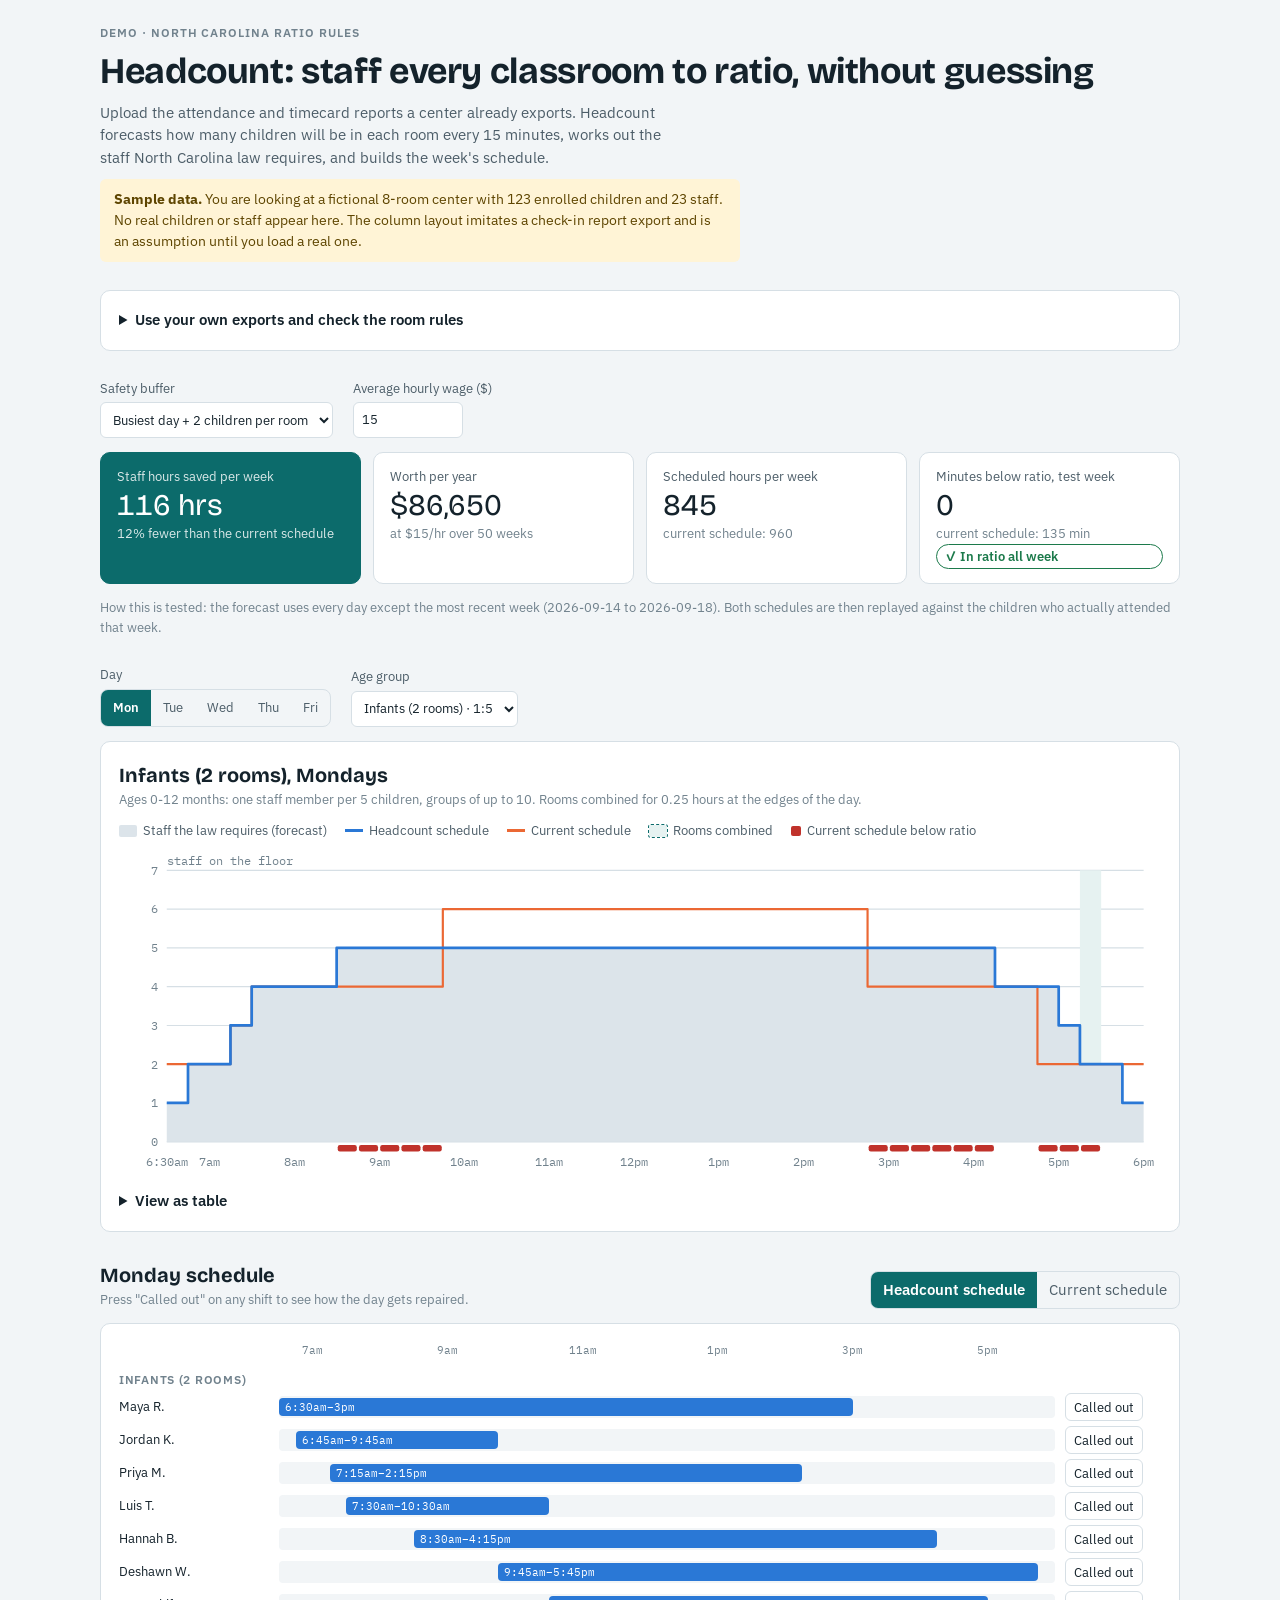
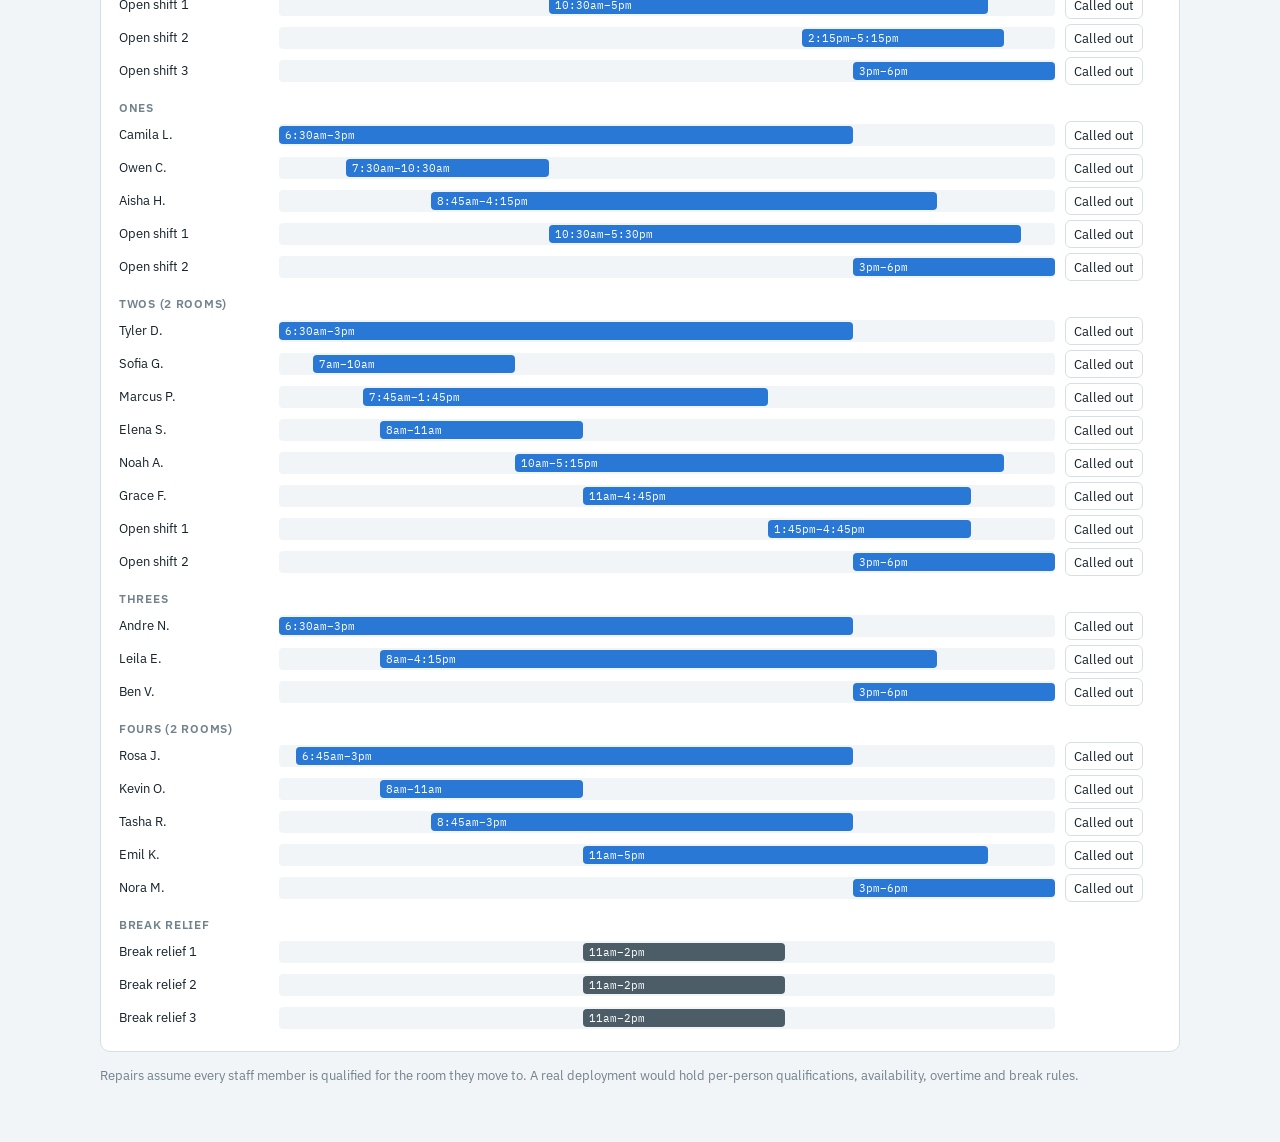
==== index.html @ 08855604 "Initial Headcount Demo" ====
<!doctype html>
<html lang="en">
<head>
<meta charset="utf-8">
<meta name="viewport" content="width=device-width, initial-scale=1">
<title>Headcount Staffing Demo</title>
<link rel="stylesheet" href="https://fonts.googleapis.com/css2?family=Bricolage+Grotesque:opsz,wght@12..96,600;12..96,700&family=IBM+Plex+Mono:wght@400;500&family=IBM+Plex+Sans:wght@400;500;600&display=swap">
<link rel="stylesheet" href="styles.css">
</head>
<body>
<div class="wrap">
  <header class="head">
    <span class="eyebrow">Demo &middot; North Carolina ratio rules</span>
    <h1>Headcount: staff every classroom to ratio, without guessing</h1>
    <p class="lede">Upload the attendance and timecard reports a center already exports. Headcount forecasts how many children will be in each room every 15 minutes, works out the staff North Carolina law requires, and builds the week's schedule.</p>
    <p class="note" id="sampleNote"><strong>Sample data.</strong> You are looking at a fictional 8-room center with 123 enrolled children and 23 staff. No real children or staff appear here. The column layout imitates a check-in report export and is an assumption until you load a real one.</p>
  </header>

  <section>
    <details class="panel" id="dataPanel">
      <summary>Use your own exports and check the room rules</summary>
      <div class="imports">
        <div class="imp">
          <h2>Children's check-ins</h2>
          <input type="file" id="fileAtt" accept=".csv,text/csv">
          <div class="maps" id="mapAtt"></div>
          <p class="status" id="statusAtt"></p>
        </div>
        <div class="imp">
          <h2>Staff timecards</h2>
          <input type="file" id="fileStf" accept=".csv,text/csv">
          <div class="maps" id="mapStf"></div>
          <p class="status" id="statusStf"></p>
        </div>
      </div>
      <div class="scroll" style="margin-top:16px">
        <table id="roomTable"></table>
      </div>
      <p class="muted" style="margin-top:10px">Rooms in the same age band may be combined before 8:30am and after 4pm when the combined group fits the maximum group size. Ratios: North Carolina summary of child care law. Check every rule against the current state code before relying on it.</p>
    </details>
  </section>

  <section>
    <div class="controls">
      <label class="field">Safety buffer
        <select id="buffer"><option value="0">Plan to the busiest day seen</option><option value="1">Busiest day + 1 child per room</option><option value="2" selected>Busiest day + 2 children per room</option></select>
      </label>
      <label class="field">Average hourly wage ($)
        <input type="number" id="wage" value="15" min="7" max="60" step="0.5" style="width:110px">
      </label>
    </div>
    <div class="kpis" id="kpis"></div>
    <p class="muted" id="kpiNote"></p>
  </section>

  <section>
    <div class="controls">
      <div class="field">Day<div class="seg" id="daySeg" role="group" aria-label="Day of week"></div></div>
      <label class="field">Age group
        <select id="unitSel"></select>
      </label>
    </div>
    <div class="panel">
      <div style="display:flex;flex-direction:column;gap:12px">
        <div>
          <h2 id="chartTitle"></h2>
          <p class="muted" id="chartSub"></p>
        </div>
        <div class="legend">
          <span><i class="sw need"></i>Staff the law requires (forecast)</span>
          <span><i class="sw"></i>Headcount schedule</span>
          <span><i class="sw cur"></i>Current schedule</span>
          <span><i class="sw merge"></i>Rooms combined</span>
          <span><i class="sw oor"></i>Current schedule below ratio</span>
        </div>
        <div class="chartbox" id="chartbox"><svg id="chart" viewBox="0 0 960 300" role="img" aria-label="Staff required versus scheduled through the day"></svg><div class="tip" id="tip" hidden></div></div>
        <details><summary>View as table</summary><div class="scroll"><table id="chartTable"></table></div></details>
      </div>
    </div>
  </section>

  <section>
    <div class="controls" style="justify-content:space-between">
      <div><h2 id="schedTitle">Schedule</h2><p class="muted">Press "Called out" on any shift to see how the day gets repaired.</p></div>
      <div class="seg" id="viewSeg" role="group" aria-label="Which schedule">
        <button type="button" data-view="plan" aria-pressed="true">Headcount schedule</button>
        <button type="button" data-view="cur" aria-pressed="false">Current schedule</button>
      </div>
    </div>
    <div id="repairBox" hidden></div>
    <div class="panel scroll"><div class="gantt" id="gantt"></div></div>
    <p class="muted">Repairs assume every staff member is qualified for the room they move to. A real deployment would hold per-person qualifications, availability, overtime and break rules.</p>
  </section>
</div>

<script src="engine.js"></script>
<script src="app.js"></script>
</body>
</html>
---- styles.css ----
body{margin:0}
img{max-width:100%}
[hidden]{display:none!important}
:root{
  --ground:#F2F5F7;--surface:#FFFFFF;--ink:#14222B;--ink2:#4C5D68;--muted:#71828D;--line:#D6DFE5;
  --accent:#0C6B6B;--accent-ink:#FFFFFF;--need-fill:#DCE4EA;--planned:#2a78d6;--current:#eb6834;
  --bad:#C0322B;--good:#1C7A4B;--note-bg:#FFF4D6;--note-ink:#5E4500;--merge:#E6F2F1;
  --display:"Bricolage Grotesque","Avenir Next","Segoe UI",sans-serif;
  --body:"IBM Plex Sans","Segoe UI",system-ui,sans-serif;
  --mono:"IBM Plex Mono",ui-monospace,Menlo,monospace;
}
@media (prefers-color-scheme:dark){:root:not([data-theme="light"]){
  --ground:#0E161B;--surface:#162128;--ink:#E7EEF2;--ink2:#B3C0C8;--muted:#8A9BA6;--line:#2A3A44;
  --accent:#5CC9C4;--accent-ink:#06201F;--need-fill:#26363F;--planned:#3987e5;--current:#d95926;
  --bad:#E66767;--good:#4FBF86;--note-bg:#3A2F10;--note-ink:#F1D48A;--merge:#15302F;}}
:root[data-theme="dark"]{
  --ground:#0E161B;--surface:#162128;--ink:#E7EEF2;--ink2:#B3C0C8;--muted:#8A9BA6;--line:#2A3A44;
  --accent:#5CC9C4;--accent-ink:#06201F;--need-fill:#26363F;--planned:#3987e5;--current:#d95926;
  --bad:#E66767;--good:#4FBF86;--note-bg:#3A2F10;--note-ink:#F1D48A;--merge:#15302F;}
*{box-sizing:border-box}
body{background:var(--ground);color:var(--ink);font-family:var(--body);font-size:15px;line-height:1.5;padding-inline:16px;padding-block:24px 56px}
.wrap{max-width:1080px;margin-inline:auto;display:flex;flex-direction:column;gap:28px}
h1{font-family:var(--display);font-size:clamp(26px,4vw,36px);line-height:1.1;margin:0;letter-spacing:-.01em;text-wrap:balance}
h2{font-family:var(--display);font-size:20px;margin:0;text-wrap:balance}
p{margin:0}
.lede{color:var(--ink2);max-width:65ch}
.head{display:flex;flex-direction:column;gap:10px}
.note{background:var(--note-bg);color:var(--note-ink);padding:10px 14px;border-radius:6px;font-size:14px;max-width:80ch}
.eyebrow{font-size:12px;letter-spacing:.08em;text-transform:uppercase;color:var(--muted);font-weight:600}
section{display:flex;flex-direction:column;gap:14px}
.panel{background:var(--surface);border:1px solid var(--line);border-radius:10px;padding:18px}
.controls{display:flex;flex-wrap:wrap;gap:12px 20px;align-items:end}
.field{display:flex;flex-direction:column;gap:4px;font-size:13px;color:var(--ink2)}
select,input[type=number]{font:inherit;color:var(--ink);background:var(--surface);border:1px solid var(--line);border-radius:6px;padding:6px 8px;min-height:36px}
input[type=file]{font:inherit;color:var(--ink2);max-width:100%}
button{font:inherit;cursor:pointer;border-radius:6px;border:1px solid var(--line);background:var(--surface);color:var(--ink);padding:6px 12px;min-height:36px}
button:hover{border-color:var(--accent)}
button.primary{background:var(--accent);color:var(--accent-ink);border-color:var(--accent);font-weight:600}
:focus-visible{outline:2px solid var(--accent);outline-offset:2px}
.seg{display:inline-flex;border:1px solid var(--line);border-radius:8px;overflow:hidden;flex-wrap:wrap}
.seg button{border:0;border-radius:0;background:transparent;color:var(--ink2);min-height:36px}
.seg button[aria-pressed=true]{background:var(--accent);color:var(--accent-ink);font-weight:600}
.kpis{display:grid;grid-template-columns:repeat(auto-fit,minmax(200px,1fr));gap:12px}
.kpi{background:var(--surface);border:1px solid var(--line);border-radius:10px;padding:14px 16px;display:flex;flex-direction:column;gap:2px}
.kpi .v{font-family:var(--display);font-size:30px;line-height:1.1;font-variant-numeric:tabular-nums}
.kpi .l{font-size:13px;color:var(--ink2)}
.kpi .s{font-size:12.5px;color:var(--muted)}
.kpi.hero{background:var(--accent);border-color:var(--accent);color:var(--accent-ink)}
.kpi.hero .l,.kpi.hero .s{color:var(--accent-ink);opacity:.85}
.pill{display:inline-flex;align-items:center;gap:6px;font-size:12.5px;font-weight:600;padding:2px 8px;border-radius:99px;border:1px solid currentColor}
.pill.good{color:var(--good)}.pill.bad{color:var(--bad)}
.legend{display:flex;flex-wrap:wrap;gap:6px 18px;font-size:13px;color:var(--ink2)}
.legend span{display:inline-flex;align-items:center;gap:6px}
.sw{width:18px;height:0;border-top:3px solid var(--planned);display:inline-block}
.sw.cur{border-top-color:var(--current)}
.sw.need{height:12px;border:0;background:var(--need-fill);border-radius:2px}
.sw.merge{height:12px;border:0;background:var(--merge);border-radius:2px;outline:1px dashed var(--accent)}
.sw.oor{height:10px;width:10px;border:0;background:var(--bad);border-radius:2px}
.chartbox{position:relative}
svg{display:block;width:100%;height:auto}
svg text{font-family:var(--mono);font-size:11px;fill:var(--muted)}
.tip{position:absolute;pointer-events:none;background:var(--surface);color:var(--ink);border:1px solid var(--line);border-radius:8px;padding:8px 10px;font-size:12.5px;line-height:1.45;box-shadow:0 4px 14px rgba(0,0,0,.12);min-width:170px}
.tip b{font-family:var(--mono);font-weight:500}
.tip .row{display:flex;justify-content:space-between;gap:14px}
.scroll{overflow-x:auto}
.gantt{min-width:640px;display:flex;flex-direction:column;gap:3px;font-size:13px}
.grow{display:grid;grid-template-columns:150px 1fr 96px;gap:10px;align-items:center;min-height:30px}
.gname{white-space:nowrap;overflow:hidden;text-overflow:ellipsis;color:var(--ink)}
.gunit{font-size:12px;letter-spacing:.06em;text-transform:uppercase;color:var(--muted);font-weight:600;padding-top:10px}
.track{position:relative;height:22px;background:var(--ground);border-radius:4px}
.bar{position:absolute;top:2px;bottom:2px;border-radius:4px;background:var(--planned);color:#fff;font-family:var(--mono);font-size:11px;display:flex;align-items:center;padding-inline:6px;white-space:nowrap;overflow:hidden}
.bar.cur{background:var(--current)}
.bar.float{background:var(--ink2)}
.bar.changed{outline:2px solid var(--ink);outline-offset:1px}
.bar.borrowed{background:repeating-linear-gradient(135deg,var(--planned) 0 6px,var(--accent) 6px 12px)}
.axis{display:grid;grid-template-columns:150px 1fr 96px;gap:10px;font-family:var(--mono);font-size:11px;color:var(--muted)}
.axis div.t{position:relative;height:16px}.axis div.t span{position:absolute;transform:translateX(-50%);white-space:nowrap}
.small{font-size:12.5px;padding:3px 8px;min-height:28px}
.result{border-left:4px solid var(--accent);background:var(--surface);border-radius:0 8px 8px 0;padding:12px 16px;display:flex;flex-direction:column;gap:6px}
.result ul{margin:0;padding-left:18px;display:flex;flex-direction:column;gap:2px}
details summary{cursor:pointer;font-weight:600}
details[open] summary{margin-bottom:12px}
.imports{display:grid;grid-template-columns:repeat(auto-fit,minmax(280px,1fr));gap:16px}
.imp{display:flex;flex-direction:column;gap:10px}
.maps{display:grid;grid-template-columns:repeat(auto-fit,minmax(130px,1fr));gap:8px}
.status{font-size:13px;color:var(--ink2)}
.status.err{color:var(--bad);font-weight:600}
table{border-collapse:collapse;width:100%;font-size:13.5px}
th,td{text-align:left;padding:6px 10px;border-bottom:1px solid var(--line)}
th{font-size:12px;letter-spacing:.06em;text-transform:uppercase;color:var(--muted);font-weight:600}
td.n,th.n{text-align:right;font-family:var(--mono);font-variant-numeric:tabular-nums}
.muted{color:var(--muted);font-size:13px}
@media (max-width:560px){.grow,.axis{grid-template-columns:110px 1fr 84px}}
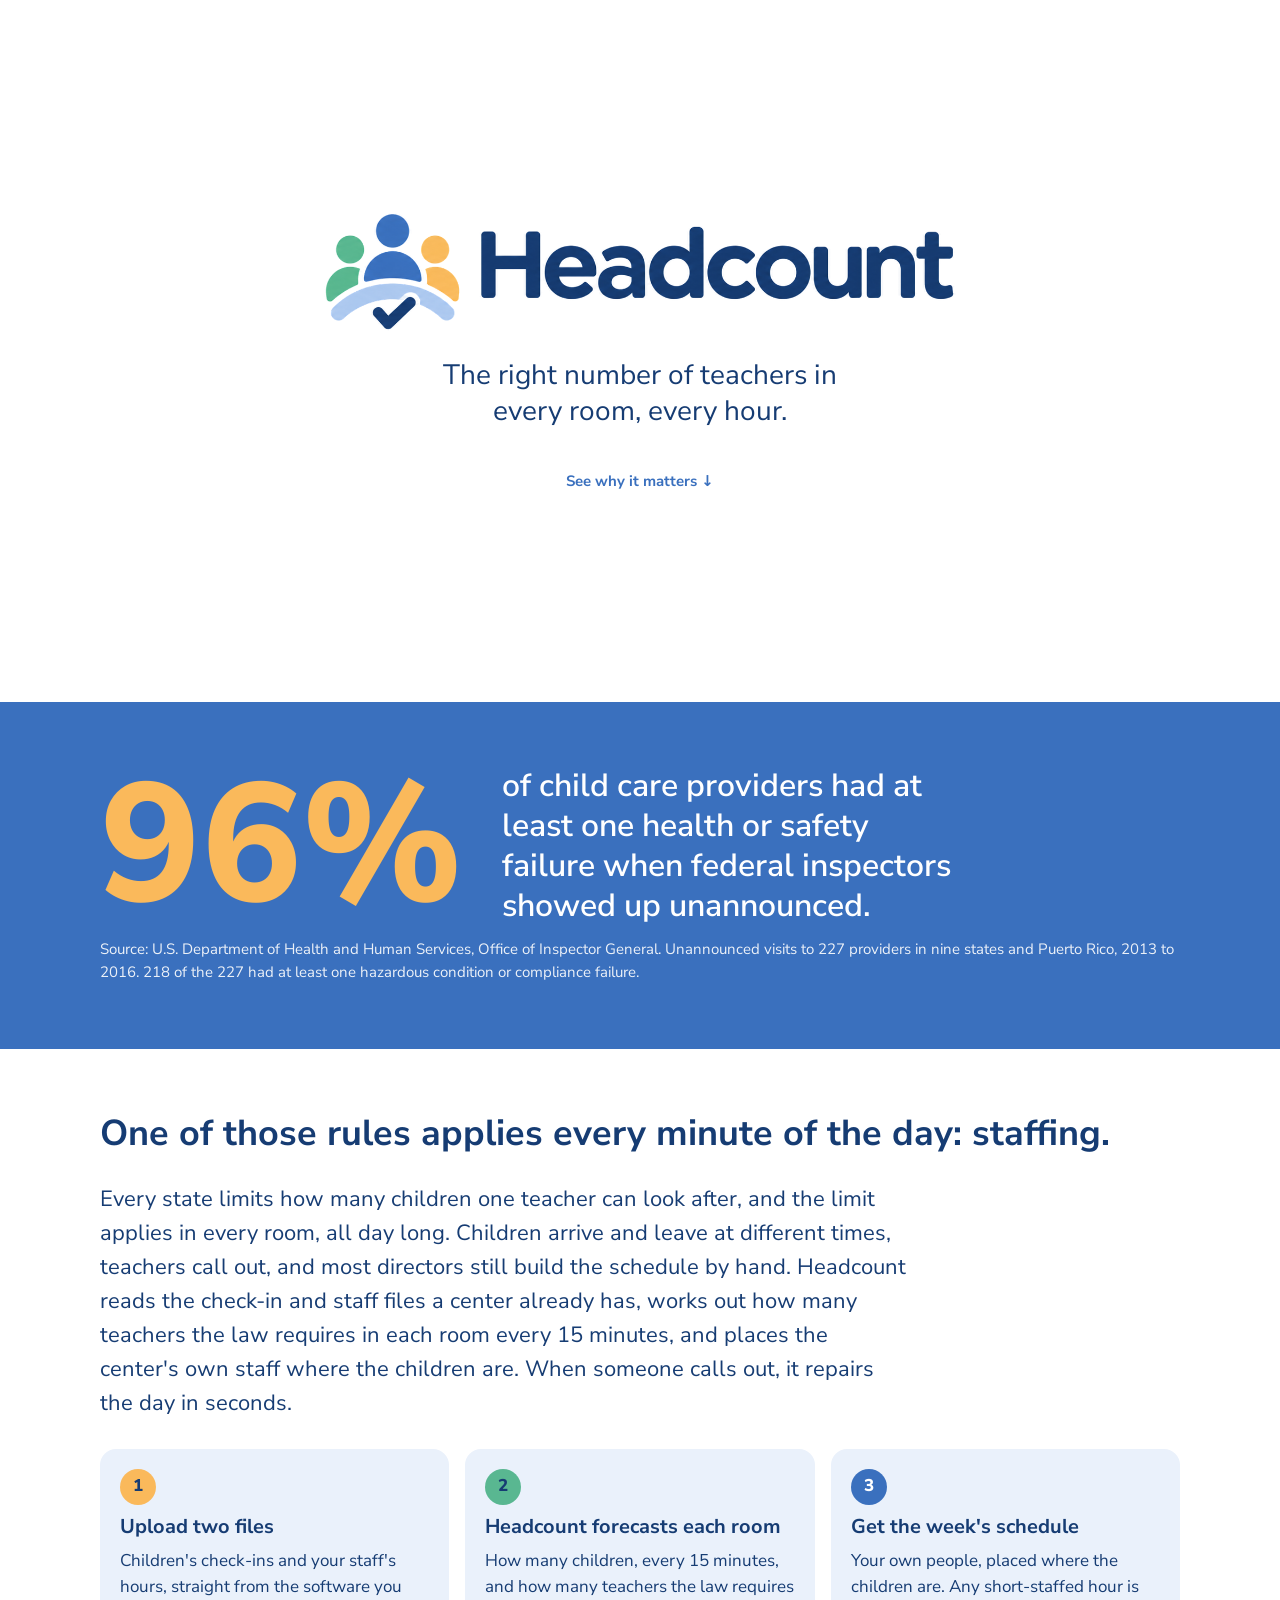
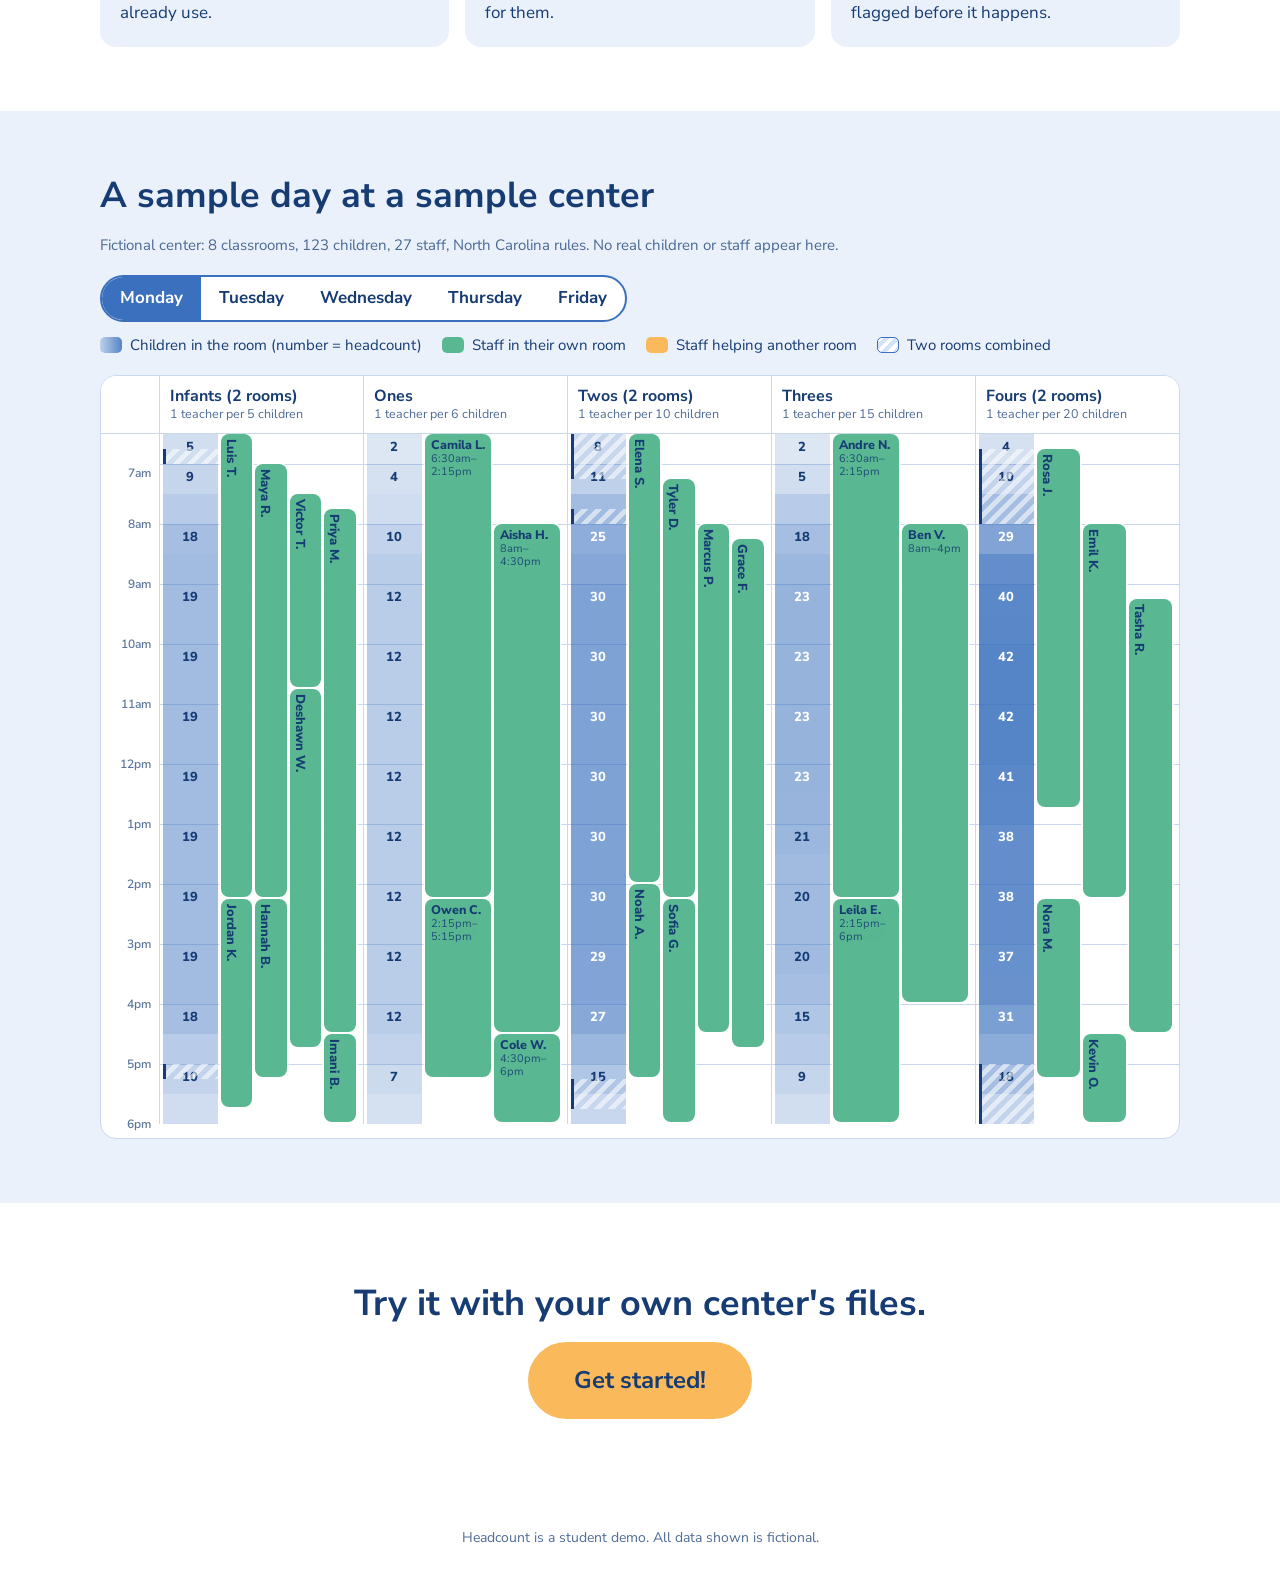
==== commit 4be05e58: "Add files via upload" ====
--- a/index.html
+++ b/index.html
@@ -3,97 +3,65 @@
 <head>
 <meta charset="utf-8">
 <meta name="viewport" content="width=device-width, initial-scale=1">
-<title>Headcount Staffing Demo</title>
-<link rel="stylesheet" href="https://fonts.googleapis.com/css2?family=Bricolage+Grotesque:opsz,wght@12..96,600;12..96,700&family=IBM+Plex+Mono:wght@400;500&family=IBM+Plex+Sans:wght@400;500;600&display=swap">
+<title>Headcount</title>
+<link rel="icon" href="logo.png">
+<link rel="stylesheet" href="https://fonts.googleapis.com/css2?family=Nunito+Sans:opsz,wght@6..12,400;6..12,600;6..12,700;6..12,800&display=swap">
 <link rel="stylesheet" href="styles.css">
 </head>
 <body>
-<div class="wrap">
-  <header class="head">
-    <span class="eyebrow">Demo &middot; North Carolina ratio rules</span>
-    <h1>Headcount: staff every classroom to ratio, without guessing</h1>
-    <p class="lede">Upload the attendance and timecard reports a center already exports. Headcount forecasts how many children will be in each room every 15 minutes, works out the staff North Carolina law requires, and builds the week's schedule.</p>
-    <p class="note" id="sampleNote"><strong>Sample data.</strong> You are looking at a fictional 8-room center with 123 enrolled children and 23 staff. No real children or staff appear here. The column layout imitates a check-in report export and is an assumption until you load a real one.</p>
-  </header>
 
-  <section>
-    <details class="panel" id="dataPanel">
-      <summary>Use your own exports and check the room rules</summary>
-      <div class="imports">
-        <div class="imp">
-          <h2>Children's check-ins</h2>
-          <input type="file" id="fileAtt" accept=".csv,text/csv">
-          <div class="maps" id="mapAtt"></div>
-          <p class="status" id="statusAtt"></p>
-        </div>
-        <div class="imp">
-          <h2>Staff timecards</h2>
-          <input type="file" id="fileStf" accept=".csv,text/csv">
-          <div class="maps" id="mapStf"></div>
-          <p class="status" id="statusStf"></p>
-        </div>
-      </div>
-      <div class="scroll" style="margin-top:16px">
-        <table id="roomTable"></table>
-      </div>
-      <p class="muted" style="margin-top:10px">Rooms in the same age band may be combined before 8:30am and after 4pm when the combined group fits the maximum group size. Ratios: North Carolina summary of child care law. Check every rule against the current state code before relying on it.</p>
-    </details>
-  </section>
+<header class="hero wrap">
+  <img src="logo.png" alt="Headcount" width="1200" height="236">
+  <p class="sub">The right number of teachers in every room, every hour.</p>
+  <a class="cue" href="#why">See why it matters &darr;</a>
+</header>
 
-  <section>
-    <div class="controls">
-      <label class="field">Safety buffer
-        <select id="buffer"><option value="0">Plan to the busiest day seen</option><option value="1">Busiest day + 1 child per room</option><option value="2" selected>Busiest day + 2 children per room</option></select>
-      </label>
-      <label class="field">Average hourly wage ($)
-        <input type="number" id="wage" value="15" min="7" max="60" step="0.5" style="width:110px">
-      </label>
-    </div>
-    <div class="kpis" id="kpis"></div>
-    <p class="muted" id="kpiNote"></p>
-  </section>
+<section class="hook" id="why">
+  <div class="wrap">
+    <div class="num">96%</div>
+    <p class="claim">of child care providers had at least one health or safety failure when federal inspectors showed up unannounced.</p>
+    <p class="src">Source: U.S. Department of Health and Human Services, Office of Inspector General. Unannounced visits to 227 providers in nine states and Puerto Rico, 2013 to 2016. 218 of the 227 had at least one hazardous condition or compliance failure.</p>
+  </div>
+</section>
 
-  <section>
-    <div class="controls">
-      <div class="field">Day<div class="seg" id="daySeg" role="group" aria-label="Day of week"></div></div>
-      <label class="field">Age group
-        <select id="unitSel"></select>
-      </label>
-    </div>
-    <div class="panel">
-      <div style="display:flex;flex-direction:column;gap:12px">
-        <div>
-          <h2 id="chartTitle"></h2>
-          <p class="muted" id="chartSub"></p>
-        </div>
-        <div class="legend">
-          <span><i class="sw need"></i>Staff the law requires (forecast)</span>
-          <span><i class="sw"></i>Headcount schedule</span>
-          <span><i class="sw cur"></i>Current schedule</span>
-          <span><i class="sw merge"></i>Rooms combined</span>
-          <span><i class="sw oor"></i>Current schedule below ratio</span>
-        </div>
-        <div class="chartbox" id="chartbox"><svg id="chart" viewBox="0 0 960 300" role="img" aria-label="Staff required versus scheduled through the day"></svg><div class="tip" id="tip" hidden></div></div>
-        <details><summary>View as table</summary><div class="scroll"><table id="chartTable"></table></div></details>
+<section class="about">
+  <div class="wrap">
+    <h2>One of those rules applies every minute of the day: staffing.</h2>
+    <p class="lead">Every state limits how many children one teacher can look after, and the limit applies in every room, all day long. Children arrive and leave at different times, teachers call out, and most directors still build the schedule by hand. Headcount reads the check-in and staff files a center already has, works out how many teachers the law requires in each room every 15 minutes, and places the center's own staff where the children are. When someone calls out, it repairs the day in seconds.</p>
+    <ol class="steps">
+      <li><h3>Upload two files</h3><span>Children's check-ins and your staff's hours, straight from the software you already use.</span></li>
+      <li><h3>Headcount forecasts each room</h3><span>How many children, every 15 minutes, and how many teachers the law requires for them.</span></li>
+      <li><h3>Get the week's schedule</h3><span>Your own people, placed where the children are. Any short-staffed hour is flagged before it happens.</span></li>
+    </ol>
+  </div>
+</section>
+
+<section class="demo" id="demo">
+  <div class="wrap">
+    <h2>A sample day at a sample center</h2>
+    <p class="muted">Fictional center: 8 classrooms, 123 children, 27 staff, North Carolina rules. No real children or staff appear here.</p>
+    <div class="bar">
+      <div class="seg" id="daySeg" role="group" aria-label="Day of the week"></div>
+      <div class="legend">
+        <span><i class="key kids"></i>Children in the room (number = headcount)</span>
+        <span><i class="key home"></i>Staff in their own room</span>
+        <span><i class="key moved"></i>Staff helping another room</span>
+        <span><i class="key merged"></i>Two rooms combined</span>
       </div>
     </div>
-  </section>
+    <div class="cal-scroll" id="calendar"></div>
+  </div>
+</section>
 
-  <section>
-    <div class="controls" style="justify-content:space-between">
-      <div><h2 id="schedTitle">Schedule</h2><p class="muted">Press "Called out" on any shift to see how the day gets repaired.</p></div>
-      <div class="seg" id="viewSeg" role="group" aria-label="Which schedule">
-        <button type="button" data-view="plan" aria-pressed="true">Headcount schedule</button>
-        <button type="button" data-view="cur" aria-pressed="false">Current schedule</button>
-      </div>
-    </div>
-    <div id="repairBox" hidden></div>
-    <div class="panel scroll"><div class="gantt" id="gantt"></div></div>
-    <p class="muted">Repairs assume every staff member is qualified for the room they move to. A real deployment would hold per-person qualifications, availability, overtime and break rules.</p>
-  </section>
-</div>
+<section class="cta wrap">
+  <h2>Try it with your own center's files.</h2>
+  <a class="btn big" href="app.html">Get started!</a>
+</section>
 
-<script src="engine.js"></script>
-<script src="app.js"></script>
+<footer class="wrap">Headcount is a student demo. All data shown is fictional.</footer>
+
+<script src="calendar.js"></script>
+<script src="demo_data.js"></script>
+<script src="landing.js"></script>
 </body>
 </html>
--- a/styles.css
+++ b/styles.css
@@ -1,93 +1,154 @@
-body{margin:0}
-img{max-width:100%}
-[hidden]{display:none!important}
-:root{
-  --ground:#F2F5F7;--surface:#FFFFFF;--ink:#14222B;--ink2:#4C5D68;--muted:#71828D;--line:#D6DFE5;
-  --accent:#0C6B6B;--accent-ink:#FFFFFF;--need-fill:#DCE4EA;--planned:#2a78d6;--current:#eb6834;
-  --bad:#C0322B;--good:#1C7A4B;--note-bg:#FFF4D6;--note-ink:#5E4500;--merge:#E6F2F1;
-  --display:"Bricolage Grotesque","Avenir Next","Segoe UI",sans-serif;
-  --body:"IBM Plex Sans","Segoe UI",system-ui,sans-serif;
-  --mono:"IBM Plex Mono",ui-monospace,Menlo,monospace;
+/* ---- Headcount brand ----
+   Text is navy. Fills are light blue, yellow, green and white.
+   Avenir Next is used where it is installed (Mac, iPhone); Nunito Sans is the look-alike everywhere else. */
+:root {
+  --navy: #163c73;
+  --blue: #3a70be;
+  --yellow: #fab95b;
+  --green: #59b791;          /* sampled from the logo; swap here if the brand green changes */
+  --white: #ffffff;
+  --tint: #eaf1fb;           /* light blue, 10% of --blue on white */
+  --tint-2: #d3e2f6;
+  --line: #c9d8ee;
+  --red: #c8372d;            /* only for "short-staffed" warnings */
+  --font: "Avenir Next", "Avenir", "Nunito Sans", "Segoe UI", system-ui, sans-serif;
 }
-@media (prefers-color-scheme:dark){:root:not([data-theme="light"]){
-  --ground:#0E161B;--surface:#162128;--ink:#E7EEF2;--ink2:#B3C0C8;--muted:#8A9BA6;--line:#2A3A44;
-  --accent:#5CC9C4;--accent-ink:#06201F;--need-fill:#26363F;--planned:#3987e5;--current:#d95926;
-  --bad:#E66767;--good:#4FBF86;--note-bg:#3A2F10;--note-ink:#F1D48A;--merge:#15302F;}}
-:root[data-theme="dark"]{
-  --ground:#0E161B;--surface:#162128;--ink:#E7EEF2;--ink2:#B3C0C8;--muted:#8A9BA6;--line:#2A3A44;
-  --accent:#5CC9C4;--accent-ink:#06201F;--need-fill:#26363F;--planned:#3987e5;--current:#d95926;
-  --bad:#E66767;--good:#4FBF86;--note-bg:#3A2F10;--note-ink:#F1D48A;--merge:#15302F;}
-*{box-sizing:border-box}
-body{background:var(--ground);color:var(--ink);font-family:var(--body);font-size:15px;line-height:1.5;padding-inline:16px;padding-block:24px 56px}
-.wrap{max-width:1080px;margin-inline:auto;display:flex;flex-direction:column;gap:28px}
-h1{font-family:var(--display);font-size:clamp(26px,4vw,36px);line-height:1.1;margin:0;letter-spacing:-.01em;text-wrap:balance}
-h2{font-family:var(--display);font-size:20px;margin:0;text-wrap:balance}
-p{margin:0}
-.lede{color:var(--ink2);max-width:65ch}
-.head{display:flex;flex-direction:column;gap:10px}
-.note{background:var(--note-bg);color:var(--note-ink);padding:10px 14px;border-radius:6px;font-size:14px;max-width:80ch}
-.eyebrow{font-size:12px;letter-spacing:.08em;text-transform:uppercase;color:var(--muted);font-weight:600}
-section{display:flex;flex-direction:column;gap:14px}
-.panel{background:var(--surface);border:1px solid var(--line);border-radius:10px;padding:18px}
-.controls{display:flex;flex-wrap:wrap;gap:12px 20px;align-items:end}
-.field{display:flex;flex-direction:column;gap:4px;font-size:13px;color:var(--ink2)}
-select,input[type=number]{font:inherit;color:var(--ink);background:var(--surface);border:1px solid var(--line);border-radius:6px;padding:6px 8px;min-height:36px}
-input[type=file]{font:inherit;color:var(--ink2);max-width:100%}
-button{font:inherit;cursor:pointer;border-radius:6px;border:1px solid var(--line);background:var(--surface);color:var(--ink);padding:6px 12px;min-height:36px}
-button:hover{border-color:var(--accent)}
-button.primary{background:var(--accent);color:var(--accent-ink);border-color:var(--accent);font-weight:600}
-:focus-visible{outline:2px solid var(--accent);outline-offset:2px}
-.seg{display:inline-flex;border:1px solid var(--line);border-radius:8px;overflow:hidden;flex-wrap:wrap}
-.seg button{border:0;border-radius:0;background:transparent;color:var(--ink2);min-height:36px}
-.seg button[aria-pressed=true]{background:var(--accent);color:var(--accent-ink);font-weight:600}
-.kpis{display:grid;grid-template-columns:repeat(auto-fit,minmax(200px,1fr));gap:12px}
-.kpi{background:var(--surface);border:1px solid var(--line);border-radius:10px;padding:14px 16px;display:flex;flex-direction:column;gap:2px}
-.kpi .v{font-family:var(--display);font-size:30px;line-height:1.1;font-variant-numeric:tabular-nums}
-.kpi .l{font-size:13px;color:var(--ink2)}
-.kpi .s{font-size:12.5px;color:var(--muted)}
-.kpi.hero{background:var(--accent);border-color:var(--accent);color:var(--accent-ink)}
-.kpi.hero .l,.kpi.hero .s{color:var(--accent-ink);opacity:.85}
-.pill{display:inline-flex;align-items:center;gap:6px;font-size:12.5px;font-weight:600;padding:2px 8px;border-radius:99px;border:1px solid currentColor}
-.pill.good{color:var(--good)}.pill.bad{color:var(--bad)}
-.legend{display:flex;flex-wrap:wrap;gap:6px 18px;font-size:13px;color:var(--ink2)}
-.legend span{display:inline-flex;align-items:center;gap:6px}
-.sw{width:18px;height:0;border-top:3px solid var(--planned);display:inline-block}
-.sw.cur{border-top-color:var(--current)}
-.sw.need{height:12px;border:0;background:var(--need-fill);border-radius:2px}
-.sw.merge{height:12px;border:0;background:var(--merge);border-radius:2px;outline:1px dashed var(--accent)}
-.sw.oor{height:10px;width:10px;border:0;background:var(--bad);border-radius:2px}
-.chartbox{position:relative}
-svg{display:block;width:100%;height:auto}
-svg text{font-family:var(--mono);font-size:11px;fill:var(--muted)}
-.tip{position:absolute;pointer-events:none;background:var(--surface);color:var(--ink);border:1px solid var(--line);border-radius:8px;padding:8px 10px;font-size:12.5px;line-height:1.45;box-shadow:0 4px 14px rgba(0,0,0,.12);min-width:170px}
-.tip b{font-family:var(--mono);font-weight:500}
-.tip .row{display:flex;justify-content:space-between;gap:14px}
-.scroll{overflow-x:auto}
-.gantt{min-width:640px;display:flex;flex-direction:column;gap:3px;font-size:13px}
-.grow{display:grid;grid-template-columns:150px 1fr 96px;gap:10px;align-items:center;min-height:30px}
-.gname{white-space:nowrap;overflow:hidden;text-overflow:ellipsis;color:var(--ink)}
-.gunit{font-size:12px;letter-spacing:.06em;text-transform:uppercase;color:var(--muted);font-weight:600;padding-top:10px}
-.track{position:relative;height:22px;background:var(--ground);border-radius:4px}
-.bar{position:absolute;top:2px;bottom:2px;border-radius:4px;background:var(--planned);color:#fff;font-family:var(--mono);font-size:11px;display:flex;align-items:center;padding-inline:6px;white-space:nowrap;overflow:hidden}
-.bar.cur{background:var(--current)}
-.bar.float{background:var(--ink2)}
-.bar.changed{outline:2px solid var(--ink);outline-offset:1px}
-.bar.borrowed{background:repeating-linear-gradient(135deg,var(--planned) 0 6px,var(--accent) 6px 12px)}
-.axis{display:grid;grid-template-columns:150px 1fr 96px;gap:10px;font-family:var(--mono);font-size:11px;color:var(--muted)}
-.axis div.t{position:relative;height:16px}.axis div.t span{position:absolute;transform:translateX(-50%);white-space:nowrap}
-.small{font-size:12.5px;padding:3px 8px;min-height:28px}
-.result{border-left:4px solid var(--accent);background:var(--surface);border-radius:0 8px 8px 0;padding:12px 16px;display:flex;flex-direction:column;gap:6px}
-.result ul{margin:0;padding-left:18px;display:flex;flex-direction:column;gap:2px}
-details summary{cursor:pointer;font-weight:600}
-details[open] summary{margin-bottom:12px}
-.imports{display:grid;grid-template-columns:repeat(auto-fit,minmax(280px,1fr));gap:16px}
-.imp{display:flex;flex-direction:column;gap:10px}
-.maps{display:grid;grid-template-columns:repeat(auto-fit,minmax(130px,1fr));gap:8px}
-.status{font-size:13px;color:var(--ink2)}
-.status.err{color:var(--bad);font-weight:600}
-table{border-collapse:collapse;width:100%;font-size:13.5px}
-th,td{text-align:left;padding:6px 10px;border-bottom:1px solid var(--line)}
-th{font-size:12px;letter-spacing:.06em;text-transform:uppercase;color:var(--muted);font-weight:600}
-td.n,th.n{text-align:right;font-family:var(--mono);font-variant-numeric:tabular-nums}
-.muted{color:var(--muted);font-size:13px}
-@media (max-width:560px){.grow,.axis{grid-template-columns:110px 1fr 84px}}
+* { box-sizing: border-box; }
+html { scroll-behavior: smooth; }
+@media (prefers-reduced-motion: reduce) { html { scroll-behavior: auto; } }
+body { margin: 0; background: var(--white); color: var(--navy); font-family: var(--font); font-size: 17px; line-height: 1.55; }
+img { max-width: 100%; }
+[hidden] { display: none !important; }
+h1, h2, h3, p { margin: 0; }
+h2 { font-size: clamp(26px, 3.4vw, 36px); line-height: 1.15; font-weight: 700; text-wrap: balance; }
+h3 { font-size: 20px; font-weight: 700; }
+a { color: var(--blue); }
+:focus-visible { outline: 3px solid var(--yellow); outline-offset: 2px; }
+.wrap { width: 100%; max-width: 1120px; margin-inline: auto; padding-inline: 20px; }
+.muted { opacity: .75; font-size: 15px; }
+
+/* buttons */
+.btn { display: inline-flex; align-items: center; justify-content: center; gap: 8px; font: inherit; font-weight: 700; cursor: pointer; border-radius: 999px; border: 2px solid var(--blue); background: var(--white); color: var(--navy); padding: 10px 22px; text-decoration: none; }
+.btn:hover { background: var(--tint); }
+.btn.primary { background: var(--blue); color: var(--white); }
+.btn.primary:hover { background: var(--navy); border-color: var(--navy); }
+.btn.big { font-size: 24px; padding: 18px 44px; background: var(--yellow); border-color: var(--yellow); color: var(--navy); }
+.btn.big:hover { background: var(--green); border-color: var(--green); }
+.btn.small { font-size: 15px; padding: 6px 14px; }
+.btn:disabled { opacity: .45; cursor: not-allowed; }
+
+/* ---------- landing page ---------- */
+.hero { min-height: 78vh; display: flex; flex-direction: column; align-items: center; justify-content: center; gap: 22px; text-align: center; padding-block: 48px; }
+.hero img { width: min(640px, 86vw); height: auto; }
+.hero .sub { font-size: clamp(20px, 2.6vw, 28px); max-width: 26ch; line-height: 1.3; }
+.hero .cue { margin-top: 18px; font-size: 15px; font-weight: 700; color: var(--blue); text-decoration: none; }
+.hook { background: var(--blue); color: var(--white); padding-block: 64px; }
+.hook .wrap { display: grid; grid-template-columns: auto 1fr; gap: 12px 40px; align-items: center; }
+.hook .num { font-size: clamp(88px, 14vw, 168px); font-weight: 800; line-height: .9; color: var(--yellow); }
+.hook .claim { font-size: clamp(22px, 2.8vw, 32px); line-height: 1.25; font-weight: 600; max-width: 24ch; }
+.hook .src { grid-column: 1 / -1; font-size: 15px; opacity: .9; }
+.about { padding-block: 64px; }
+.about .wrap { display: flex; flex-direction: column; gap: 28px; }
+.about p.lead { font-size: clamp(19px, 2vw, 22px); max-width: 62ch; }
+.steps { display: grid; grid-template-columns: repeat(auto-fit, minmax(240px, 1fr)); gap: 16px; padding: 0; margin: 0; list-style: none; counter-reset: step; }
+.steps li { counter-increment: step; background: var(--tint); border-radius: 16px; padding: 20px; display: flex; flex-direction: column; gap: 6px; }
+.steps li::before { content: counter(step); width: 36px; height: 36px; border-radius: 50%; display: grid; place-items: center; font-weight: 800; background: var(--yellow); }
+.steps li:nth-child(2)::before { background: var(--green); }
+.steps li:nth-child(3)::before { background: var(--blue); color: var(--white); }
+.demo { background: var(--tint); padding-block: 64px; }
+.demo .wrap { display: flex; flex-direction: column; gap: 18px; }
+.cta { padding-block: 80px; text-align: center; display: flex; flex-direction: column; align-items: center; gap: 18px; }
+footer { padding-block: 28px; font-size: 14px; opacity: .75; text-align: center; }
+
+/* ---------- shared: day picker, legend ---------- */
+.bar { display: flex; flex-wrap: wrap; gap: 12px 24px; align-items: center; justify-content: space-between; }
+.seg { display: inline-flex; flex-wrap: wrap; border: 2px solid var(--blue); border-radius: 999px; overflow: hidden; background: var(--white); }
+.seg button { font: inherit; font-weight: 700; border: 0; background: transparent; color: var(--navy); padding: 8px 18px; cursor: pointer; }
+.seg button[aria-pressed="true"] { background: var(--blue); color: var(--white); }
+.legend { display: flex; flex-wrap: wrap; gap: 8px 20px; font-size: 15px; }
+.legend span { display: inline-flex; align-items: center; gap: 8px; }
+.key { width: 22px; height: 16px; border-radius: 5px; display: inline-block; }
+.key.kids { background: linear-gradient(90deg, rgba(58,112,190,.25), rgba(58,112,190,.85)); }
+.key.home { background: var(--green); }
+.key.moved { background: var(--yellow); }
+.key.gap { background: var(--white); border: 2px dashed var(--red); }
+.key.merged { background: repeating-linear-gradient(135deg, var(--white) 0 4px, var(--tint-2) 4px 8px); border: 1px solid var(--blue); }
+
+/* ---------- the calendar ---------- */
+.cal-scroll { max-width: 100%; padding-bottom: 14px; overflow-x: auto; background: var(--white); border-radius: 16px; border: 1px solid var(--line); }
+.cal { display: grid; grid-template-columns: 58px repeat(var(--cols), minmax(190px, 1fr)); min-width: calc(58px + var(--cols) * 190px); }
+.cal-head { height: 58px; padding: 8px 10px; border-bottom: 1px solid var(--line); display: flex; flex-direction: column; justify-content: center; line-height: 1.2; position: sticky; top: 0; background: var(--white); z-index: 3; }
+.cal-head strong { font-size: 16px; }
+.cal-head span { font-size: 12.5px; opacity: .75; }
+.cal-col { border-left: 1px solid var(--line); min-width: 0; }
+.cal-body { position: relative; }
+.cal-gutter .cal-hour { position: absolute; right: 8px; transform: translateY(-50%); font-size: 12px; font-weight: 600; opacity: .7; white-space: nowrap; }
+.cal-gutter .cal-hour:first-child { transform: none; }
+.cal-lines { position: absolute; inset: 0; background-image: linear-gradient(to bottom, var(--line) 1px, transparent 1px); }
+.cal-band { position: absolute; top: 0; bottom: 0; left: 0; width: 30%; }
+.cal-kids { position: absolute; left: 3px; right: 3px; display: flex; align-items: flex-start; justify-content: center; padding-top: 3px; font-size: 13px; font-weight: 800; color: var(--navy); }
+.cal-kids.dark { color: var(--white); }
+.cal-merged { position: absolute; left: 3px; right: 3px; background: repeating-linear-gradient(135deg, transparent 0 5px, rgba(255,255,255,.55) 5px 10px); border-left: 3px solid var(--navy); pointer-events: none; }
+.cal-staff { position: absolute; top: 0; bottom: 0; left: 30%; right: 4px; }
+.cal-card { position: absolute; font: inherit; text-align: left; border: 0; border-radius: 8px; padding: 4px 6px; overflow: hidden; color: var(--navy); background: var(--green); display: flex; flex-direction: column; gap: 1px; cursor: default; box-shadow: 0 0 0 1.5px var(--white); }
+.cal-card.moved { background: var(--yellow); }
+.cal-card .nm { font-size: 12.5px; font-weight: 800; line-height: 1.15; }
+.cal-card .tm { font-size: 11px; line-height: 1.15; opacity: .85; }
+.cal-card.narrow { flex-direction: row; align-items: flex-start; padding: 5px 2px; }
+.cal-card.narrow .nm { writing-mode: vertical-rl; white-space: nowrap; font-size: 13px; }
+.cal-card.narrow .tm { display: none; }
+.cal-card.changed { box-shadow: 0 0 0 3px var(--navy); z-index: 2; }
+.cal-card.picked { box-shadow: 0 0 0 3px var(--blue), 0 4px 12px rgba(22,60,115,.35); z-index: 2; }
+.clickable .cal-card { cursor: pointer; }
+.clickable .cal-card:hover { filter: brightness(1.06); box-shadow: 0 0 0 2px var(--navy); }
+.cal-gap { position: absolute; left: 0; right: 0; border: 2px dashed var(--red); border-radius: 8px; background: rgba(255,255,255,.92); color: var(--red); font-size: 11.5px; font-weight: 800; line-height: 1.2; padding: 3px 6px; z-index: 1; overflow: hidden; }
+
+/* ---------- the tool page ---------- */
+.top { border-bottom: 1px solid var(--line); }
+.top .wrap { display: flex; align-items: center; justify-content: space-between; gap: 16px; padding-block: 14px; }
+.top img { height: 40px; width: auto; display: block; }
+.tool { display: flex; flex-direction: column; gap: 36px; padding-block: 32px 72px; }
+section { display: flex; flex-direction: column; gap: 16px; }
+section > *, .wrap > *, .tool > * { min-width: 0; }
+.uploads { display: grid; grid-template-columns: repeat(auto-fit, minmax(300px, 1fr)); gap: 16px; }
+.drop { border: 2px dashed var(--blue); border-radius: 16px; background: var(--tint); padding: 22px; display: flex; flex-direction: column; gap: 10px; }
+.drop.over { background: var(--tint-2); }
+.drop.ready { border-style: solid; border-color: var(--green); }
+.drop input[type="file"] { font: inherit; color: var(--navy); max-width: 100%; }
+.drop .status { font-size: 15px; font-weight: 600; }
+.drop .status.err { color: var(--red); }
+.maps { display: grid; grid-template-columns: repeat(auto-fit, minmax(130px, 1fr)); gap: 8px; }
+.field { display: flex; flex-direction: column; gap: 4px; font-size: 14px; font-weight: 600; }
+select, input[type="number"] { font: inherit; color: var(--navy); background: var(--white); border: 1.5px solid var(--line); border-radius: 10px; padding: 7px 10px; min-height: 40px; }
+details summary { cursor: pointer; font-weight: 700; }
+details[open] summary { margin-bottom: 12px; }
+.actions { display: flex; flex-wrap: wrap; gap: 12px 20px; align-items: center; }
+.tiles { display: grid; grid-template-columns: repeat(auto-fit, minmax(210px, 1fr)); gap: 14px; }
+.tile { border-radius: 16px; padding: 18px; background: var(--tint); display: flex; flex-direction: column; gap: 2px; }
+.tile .v { font-size: 38px; font-weight: 800; line-height: 1.05; font-variant-numeric: tabular-nums; }
+.tile .l { font-size: 15px; font-weight: 700; }
+.tile .s { font-size: 14px; opacity: .8; }
+.tile.lead { background: var(--blue); color: var(--white); }
+.tile.lead .v { color: var(--yellow); }
+.summary { font-size: 18px; font-weight: 600; background: var(--tint); border-left: 6px solid var(--green); border-radius: 0 12px 12px 0; padding: 12px 16px; }
+.summary.warn { border-left-color: var(--red); }
+.pickbar { display: flex; flex-wrap: wrap; align-items: center; gap: 10px 16px; background: var(--tint); border-radius: 12px; padding: 10px 14px; min-height: 58px; }
+.result { border-left: 6px solid var(--yellow); background: var(--tint); border-radius: 0 12px 12px 0; padding: 14px 18px; display: flex; flex-direction: column; gap: 8px; }
+.result ul { margin: 0; padding-left: 20px; }
+.panel { border: 1px solid var(--line); border-radius: 16px; padding: 18px; display: flex; flex-direction: column; gap: 12px; }
+.chartbox { position: relative; }
+svg { display: block; width: 100%; height: auto; }
+svg text { font-family: var(--font); font-size: 12px; fill: var(--navy); opacity: .8; }
+.tip { position: absolute; pointer-events: none; background: var(--white); border: 1.5px solid var(--blue); border-radius: 10px; padding: 8px 10px; font-size: 14px; line-height: 1.4; min-width: 180px; box-shadow: 0 6px 18px rgba(22,60,115,.18); }
+.tip .row { display: flex; justify-content: space-between; gap: 14px; }
+.sw { width: 20px; height: 0; border-top: 4px solid var(--blue); display: inline-block; }
+.sw.cur { border-top-color: var(--yellow); }
+.sw.need { height: 14px; border: 0; background: var(--tint-2); border-radius: 3px; }
+.sw.short { height: 10px; width: 10px; border: 0; background: var(--red); border-radius: 2px; }
+.scroll { overflow-x: auto; }
+table { border-collapse: collapse; width: 100%; font-size: 15px; }
+th, td { text-align: left; padding: 7px 10px; border-bottom: 1px solid var(--line); }
+th { font-size: 13px; text-transform: uppercase; letter-spacing: .05em; opacity: .75; }
+td.n, th.n { text-align: right; font-variant-numeric: tabular-nums; }
+.note { background: #fff4df; border-radius: 12px; padding: 10px 14px; font-size: 15px; }
+@media (max-width: 640px) { .hook .wrap { grid-template-columns: 1fr; } body { font-size: 16px; } }
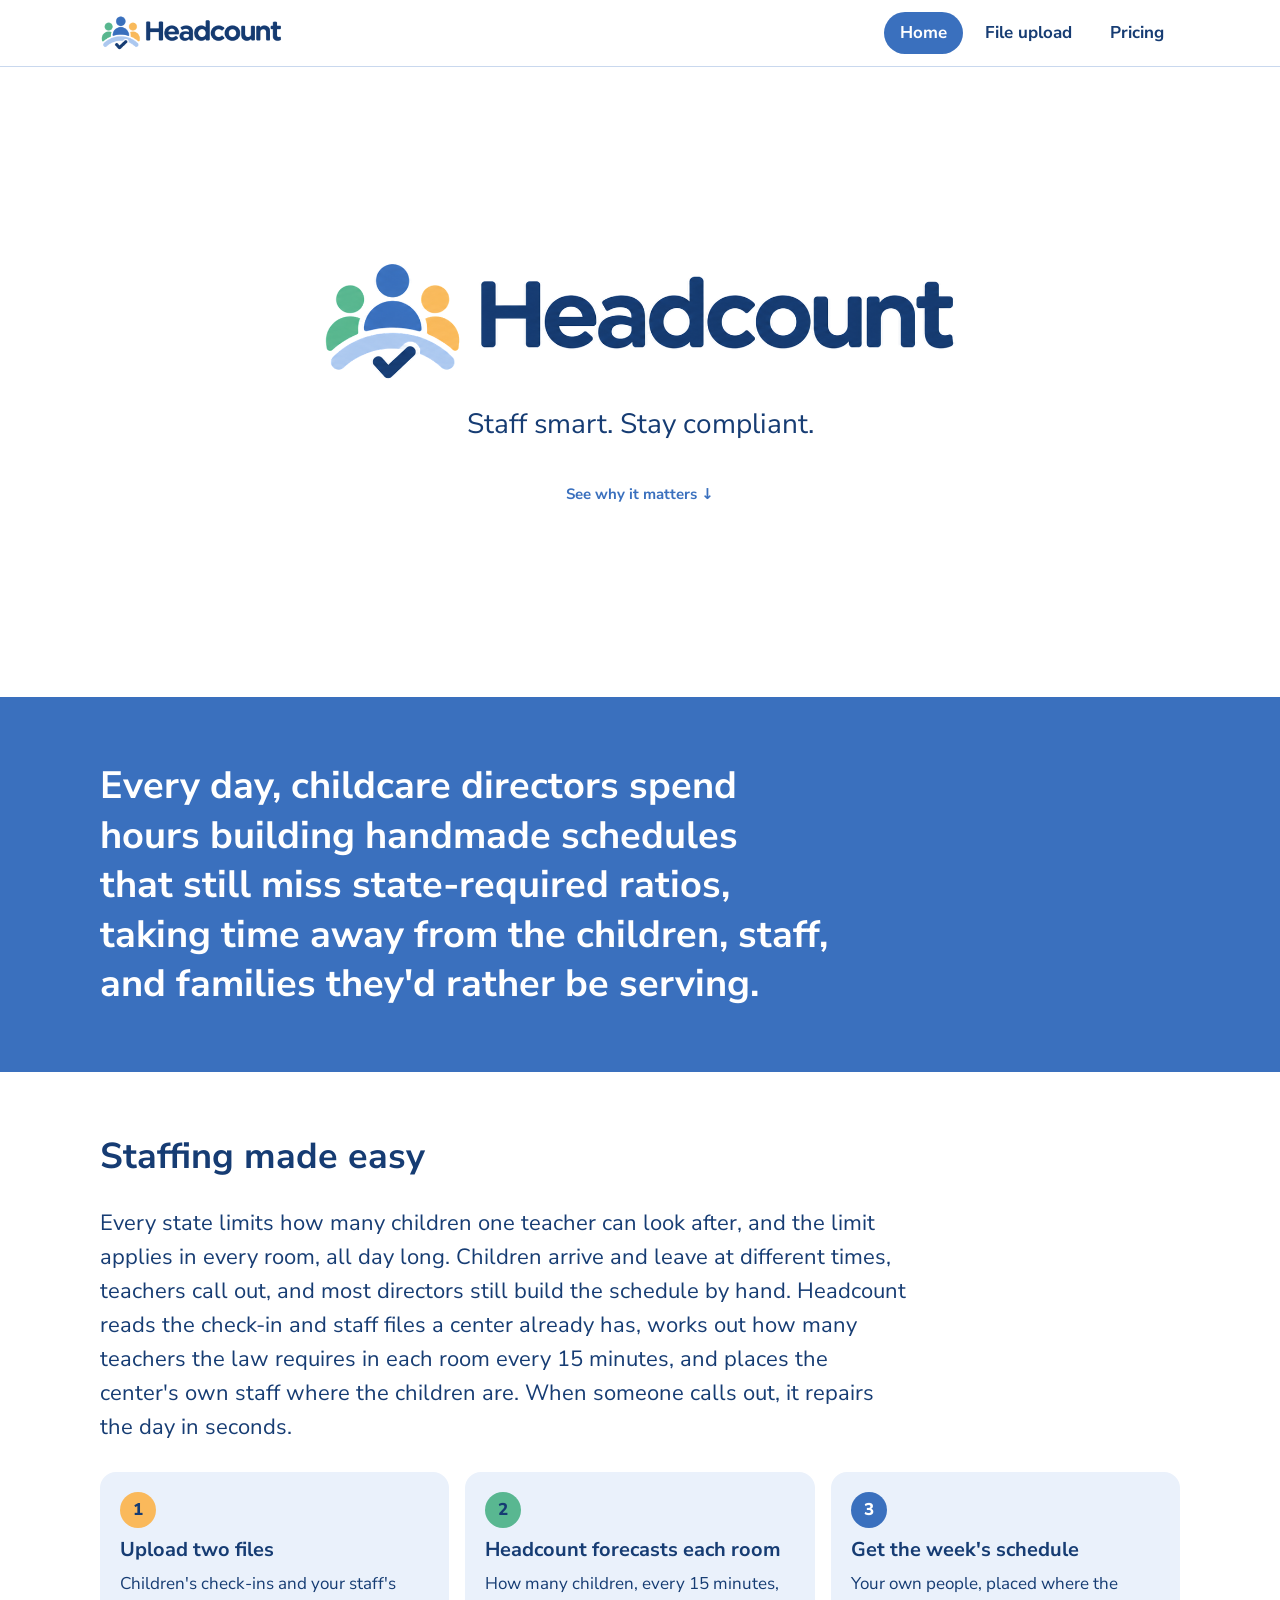
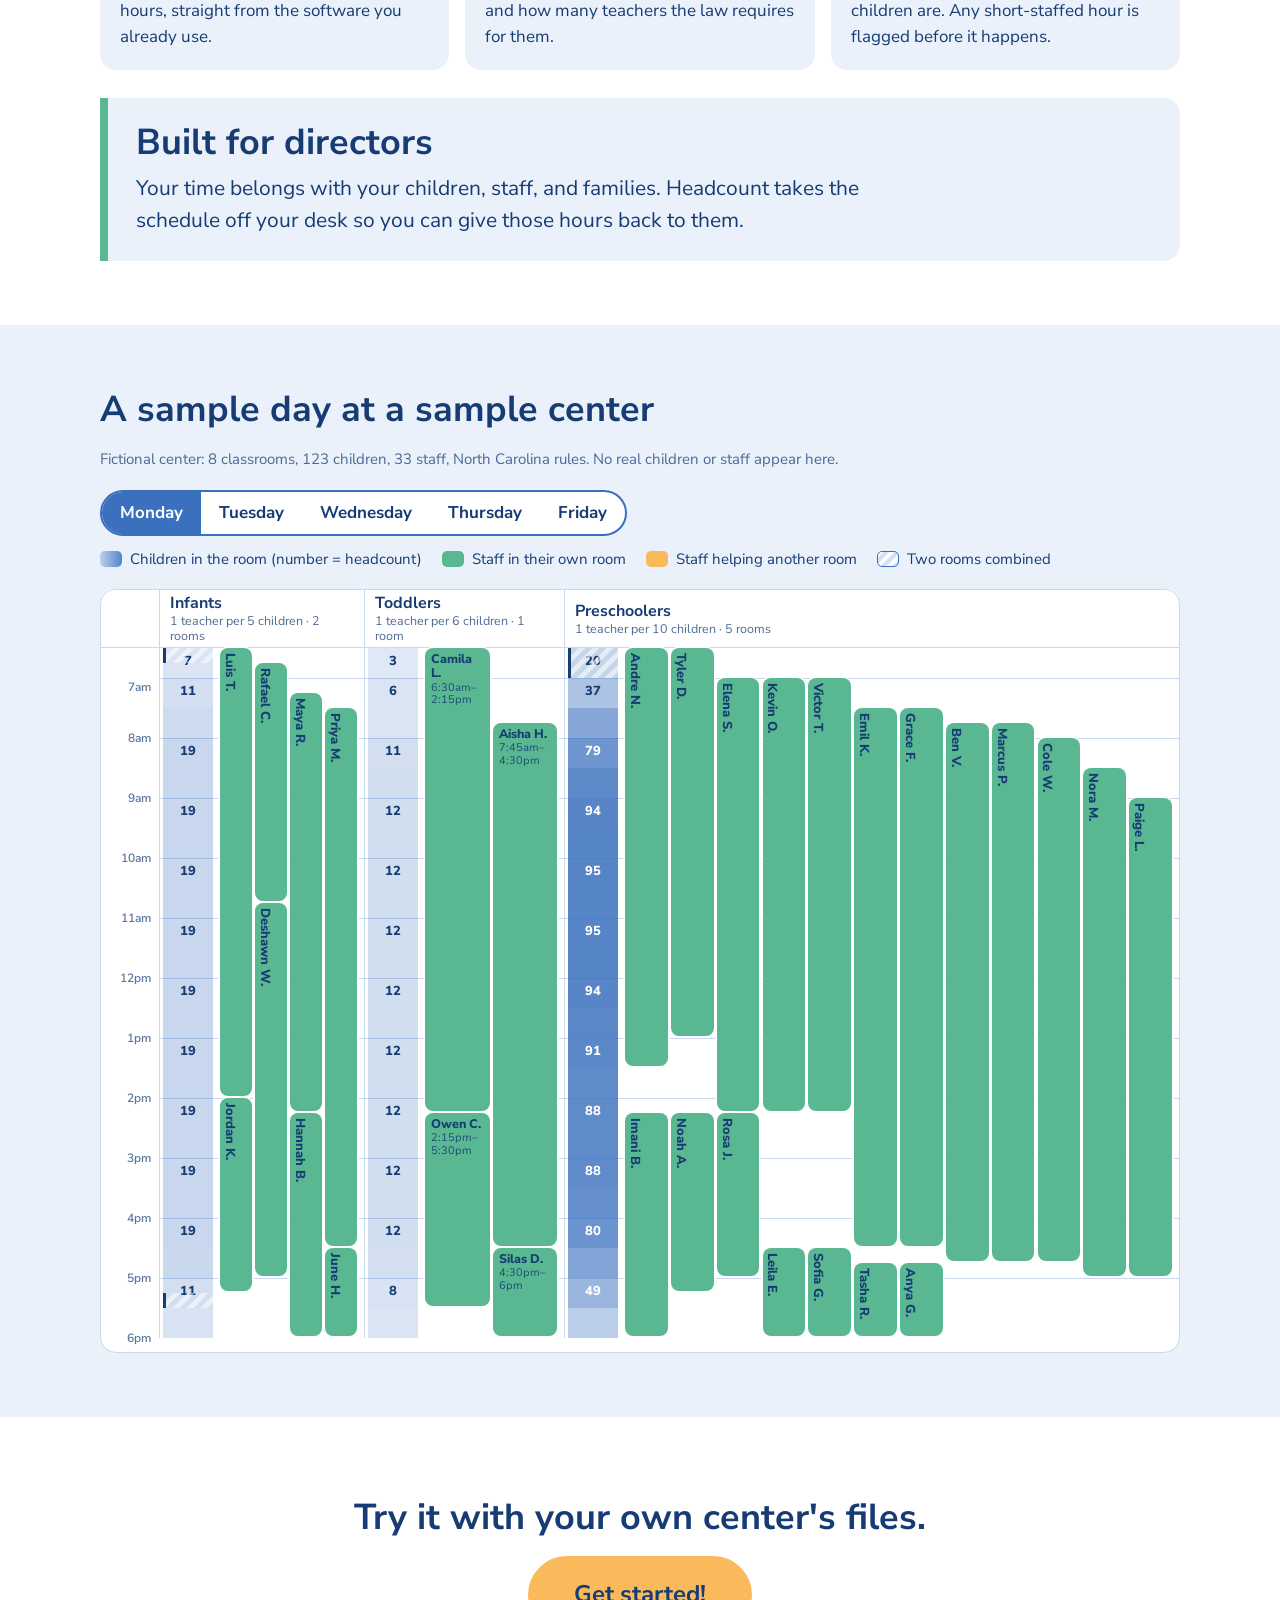
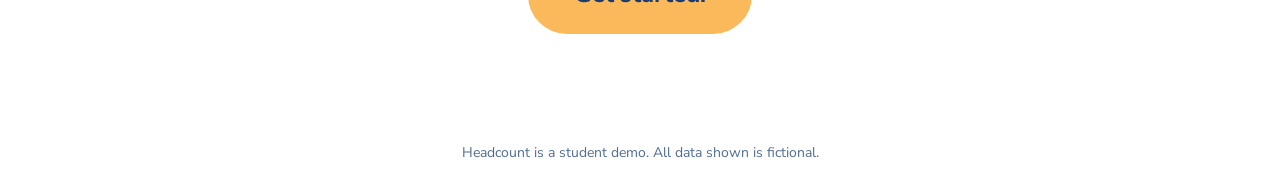
==== commit 01d5e339: "Add files via upload" ====
--- a/index.html
+++ b/index.html
@@ -4,42 +4,49 @@
 <meta charset="utf-8">
 <meta name="viewport" content="width=device-width, initial-scale=1">
 <title>Headcount</title>
-<link rel="icon" href="logo.png">
+<link rel="icon" type="image/png" href="favicon.png">
 <link rel="stylesheet" href="https://fonts.googleapis.com/css2?family=Nunito+Sans:opsz,wght@6..12,400;6..12,600;6..12,700;6..12,800&display=swap">
 <link rel="stylesheet" href="styles.css">
 </head>
 <body>
 
-<header class="hero wrap">
+<header class="top"><div class="wrap">
+  <a class="brand" href="index.html"><img src="logo.png" alt="Headcount" width="1200" height="236"></a>
+  <nav aria-label="Main"><a href="index.html" aria-current="page">Home</a><a href="app.html">File upload</a><a href="pricing.html">Pricing</a></nav>
+</div></header>
+
+<section class="hero wrap">
   <img src="logo.png" alt="Headcount" width="1200" height="236">
-  <p class="sub">The right number of teachers in every room, every hour.</p>
+  <p class="sub">Staff smart. Stay compliant.</p>
   <a class="cue" href="#why">See why it matters &darr;</a>
-</header>
+</section>
 
 <section class="hook" id="why">
   <div class="wrap">
-    <div class="num">96%</div>
-    <p class="claim">of child care providers had at least one health or safety failure when federal inspectors showed up unannounced.</p>
-    <p class="src">Source: U.S. Department of Health and Human Services, Office of Inspector General. Unannounced visits to 227 providers in nine states and Puerto Rico, 2013 to 2016. 218 of the 227 had at least one hazardous condition or compliance failure.</p>
+    <p class="statement">Every day, childcare directors spend hours building handmade schedules that still miss state-required ratios, taking time away from the children, staff, and families they'd rather be serving.</p>
   </div>
 </section>
 
 <section class="about">
   <div class="wrap">
-    <h2>One of those rules applies every minute of the day: staffing.</h2>
+    <h2>Staffing made easy</h2>
     <p class="lead">Every state limits how many children one teacher can look after, and the limit applies in every room, all day long. Children arrive and leave at different times, teachers call out, and most directors still build the schedule by hand. Headcount reads the check-in and staff files a center already has, works out how many teachers the law requires in each room every 15 minutes, and places the center's own staff where the children are. When someone calls out, it repairs the day in seconds.</p>
     <ol class="steps">
       <li><h3>Upload two files</h3><span>Children's check-ins and your staff's hours, straight from the software you already use.</span></li>
       <li><h3>Headcount forecasts each room</h3><span>How many children, every 15 minutes, and how many teachers the law requires for them.</span></li>
       <li><h3>Get the week's schedule</h3><span>Your own people, placed where the children are. Any short-staffed hour is flagged before it happens.</span></li>
     </ol>
+    <div class="directors">
+      <h2>Built for directors</h2>
+      <p>Your time belongs with your children, staff, and families. Headcount takes the schedule off your desk so you can give those hours back to them.</p>
+    </div>
   </div>
 </section>
 
 <section class="demo" id="demo">
   <div class="wrap">
     <h2>A sample day at a sample center</h2>
-    <p class="muted">Fictional center: 8 classrooms, 123 children, 27 staff, North Carolina rules. No real children or staff appear here.</p>
+    <p class="muted">Fictional center: 8 classrooms, 123 children, 33 staff, North Carolina rules. No real children or staff appear here.</p>
     <div class="bar">
       <div class="seg" id="daySeg" role="group" aria-label="Day of the week"></div>
       <div class="legend">
--- a/styles.css
+++ b/styles.css
@@ -38,15 +38,12 @@
 .btn:disabled { opacity: .45; cursor: not-allowed; }
 
 /* ---------- landing page ---------- */
-.hero { min-height: 78vh; display: flex; flex-direction: column; align-items: center; justify-content: center; gap: 22px; text-align: center; padding-block: 48px; }
+.hero { min-height: 70vh; display: flex; flex-direction: column; align-items: center; justify-content: center; gap: 22px; text-align: center; padding-block: 48px; }
 .hero img { width: min(640px, 86vw); height: auto; }
 .hero .sub { font-size: clamp(20px, 2.6vw, 28px); max-width: 26ch; line-height: 1.3; }
 .hero .cue { margin-top: 18px; font-size: 15px; font-weight: 700; color: var(--blue); text-decoration: none; }
 .hook { background: var(--blue); color: var(--white); padding-block: 64px; }
-.hook .wrap { display: grid; grid-template-columns: auto 1fr; gap: 12px 40px; align-items: center; }
-.hook .num { font-size: clamp(88px, 14vw, 168px); font-weight: 800; line-height: .9; color: var(--yellow); }
-.hook .claim { font-size: clamp(22px, 2.8vw, 32px); line-height: 1.25; font-weight: 600; max-width: 24ch; }
-.hook .src { grid-column: 1 / -1; font-size: 15px; opacity: .9; }
+.hook .statement { font-size: clamp(24px, 3.2vw, 38px); line-height: 1.3; font-weight: 700; max-width: 32ch; text-wrap: balance; }
 .about { padding-block: 64px; }
 .about .wrap { display: flex; flex-direction: column; gap: 28px; }
 .about p.lead { font-size: clamp(19px, 2vw, 22px); max-width: 62ch; }
@@ -55,6 +52,8 @@
 .steps li::before { content: counter(step); width: 36px; height: 36px; border-radius: 50%; display: grid; place-items: center; font-weight: 800; background: var(--yellow); }
 .steps li:nth-child(2)::before { background: var(--green); }
 .steps li:nth-child(3)::before { background: var(--blue); color: var(--white); }
+.directors { border-left: 8px solid var(--green); background: var(--tint); border-radius: 0 16px 16px 0; padding: 24px 28px; display: flex; flex-direction: column; gap: 8px; }
+.directors p { font-size: clamp(18px, 2vw, 21px); max-width: 60ch; }
 .demo { background: var(--tint); padding-block: 64px; }
 .demo .wrap { display: flex; flex-direction: column; gap: 18px; }
 .cta { padding-block: 80px; text-align: center; display: flex; flex-direction: column; align-items: center; gap: 18px; }
@@ -76,8 +75,8 @@
 
 /* ---------- the calendar ---------- */
 .cal-scroll { max-width: 100%; padding-bottom: 14px; overflow-x: auto; background: var(--white); border-radius: 16px; border: 1px solid var(--line); }
-.cal { display: grid; grid-template-columns: 58px repeat(var(--cols), minmax(190px, 1fr)); min-width: calc(58px + var(--cols) * 190px); }
-.cal-head { height: 58px; padding: 8px 10px; border-bottom: 1px solid var(--line); display: flex; flex-direction: column; justify-content: center; line-height: 1.2; position: sticky; top: 0; background: var(--white); z-index: 3; }
+.cal { display: grid; }
+.cal-head { height: 58px; padding: 8px 10px; border-bottom: 1px solid var(--line); display: flex; flex-direction: column; justify-content: center; line-height: 1.2; background: var(--white); }
 .cal-head strong { font-size: 16px; }
 .cal-head span { font-size: 12.5px; opacity: .75; }
 .cal-col { border-left: 1px solid var(--line); min-width: 0; }
@@ -85,11 +84,11 @@
 .cal-gutter .cal-hour { position: absolute; right: 8px; transform: translateY(-50%); font-size: 12px; font-weight: 600; opacity: .7; white-space: nowrap; }
 .cal-gutter .cal-hour:first-child { transform: none; }
 .cal-lines { position: absolute; inset: 0; background-image: linear-gradient(to bottom, var(--line) 1px, transparent 1px); }
-.cal-band { position: absolute; top: 0; bottom: 0; left: 0; width: 30%; }
+.cal-band { position: absolute; top: 0; bottom: 0; left: 0; width: 56px; }
 .cal-kids { position: absolute; left: 3px; right: 3px; display: flex; align-items: flex-start; justify-content: center; padding-top: 3px; font-size: 13px; font-weight: 800; color: var(--navy); }
 .cal-kids.dark { color: var(--white); }
 .cal-merged { position: absolute; left: 3px; right: 3px; background: repeating-linear-gradient(135deg, transparent 0 5px, rgba(255,255,255,.55) 5px 10px); border-left: 3px solid var(--navy); pointer-events: none; }
-.cal-staff { position: absolute; top: 0; bottom: 0; left: 30%; right: 4px; }
+.cal-staff { position: absolute; top: 0; bottom: 0; left: 60px; right: 4px; }
 .cal-card { position: absolute; font: inherit; text-align: left; border: 0; border-radius: 8px; padding: 4px 6px; overflow: hidden; color: var(--navy); background: var(--green); display: flex; flex-direction: column; gap: 1px; cursor: default; box-shadow: 0 0 0 1.5px var(--white); }
 .cal-card.moved { background: var(--yellow); }
 .cal-card .nm { font-size: 12.5px; font-weight: 800; line-height: 1.15; }
@@ -104,9 +103,13 @@
 .cal-gap { position: absolute; left: 0; right: 0; border: 2px dashed var(--red); border-radius: 8px; background: rgba(255,255,255,.92); color: var(--red); font-size: 11.5px; font-weight: 800; line-height: 1.2; padding: 3px 6px; z-index: 1; overflow: hidden; }
 
 /* ---------- the tool page ---------- */
-.top { border-bottom: 1px solid var(--line); }
-.top .wrap { display: flex; align-items: center; justify-content: space-between; gap: 16px; padding-block: 14px; }
-.top img { height: 40px; width: auto; display: block; }
+.top { border-bottom: 1px solid var(--line); background: var(--white); position: sticky; top: 0; z-index: 10; }
+.top .wrap { display: flex; flex-wrap: wrap; align-items: center; justify-content: space-between; gap: 8px 16px; padding-block: 12px; }
+.top .brand img { height: 36px; width: auto; display: block; }
+.top nav { display: flex; flex-wrap: wrap; gap: 6px; }
+.top nav a { font-weight: 700; color: var(--navy); text-decoration: none; padding: 8px 16px; border-radius: 999px; }
+.top nav a:hover { background: var(--tint); }
+.top nav a[aria-current="page"] { background: var(--blue); color: var(--white); }
 .tool { display: flex; flex-direction: column; gap: 36px; padding-block: 32px 72px; }
 section { display: flex; flex-direction: column; gap: 16px; }
 section > *, .wrap > *, .tool > * { min-width: 0; }
@@ -152,3 +155,13 @@
 td.n, th.n { text-align: right; font-variant-numeric: tabular-nums; }
 .note { background: #fff4df; border-radius: 12px; padding: 10px 14px; font-size: 15px; }
 @media (max-width: 640px) { .hook .wrap { grid-template-columns: 1fr; } body { font-size: 16px; } }
+
+/* ---------- pricing page ---------- */
+.badge { font-weight: 800; font-size: 20px; color: var(--navy); background: var(--yellow); border-radius: 999px; padding: 6px 18px; }
+table.price { font-size: 18px; border: 1px solid var(--line); border-radius: 16px; overflow: hidden; border-collapse: separate; border-spacing: 0; min-width: 620px; }
+table.price th { background: var(--navy); color: var(--white); opacity: 1; font-size: 15px; text-transform: none; letter-spacing: 0; padding: 14px 16px; }
+table.price td { padding: 14px 16px; }
+table.price tr.pick td { background: #fdeccf; }
+table.price tr.total td { background: var(--tint); border-bottom: 0; }
+.chips { list-style: none; margin: 0; padding: 0; display: grid; grid-template-columns: repeat(auto-fit, minmax(200px, 1fr)); gap: 12px; }
+.chips li { text-align: center; font-weight: 700; background: var(--tint); border: 2px solid var(--blue); border-radius: 12px; padding: 12px; }
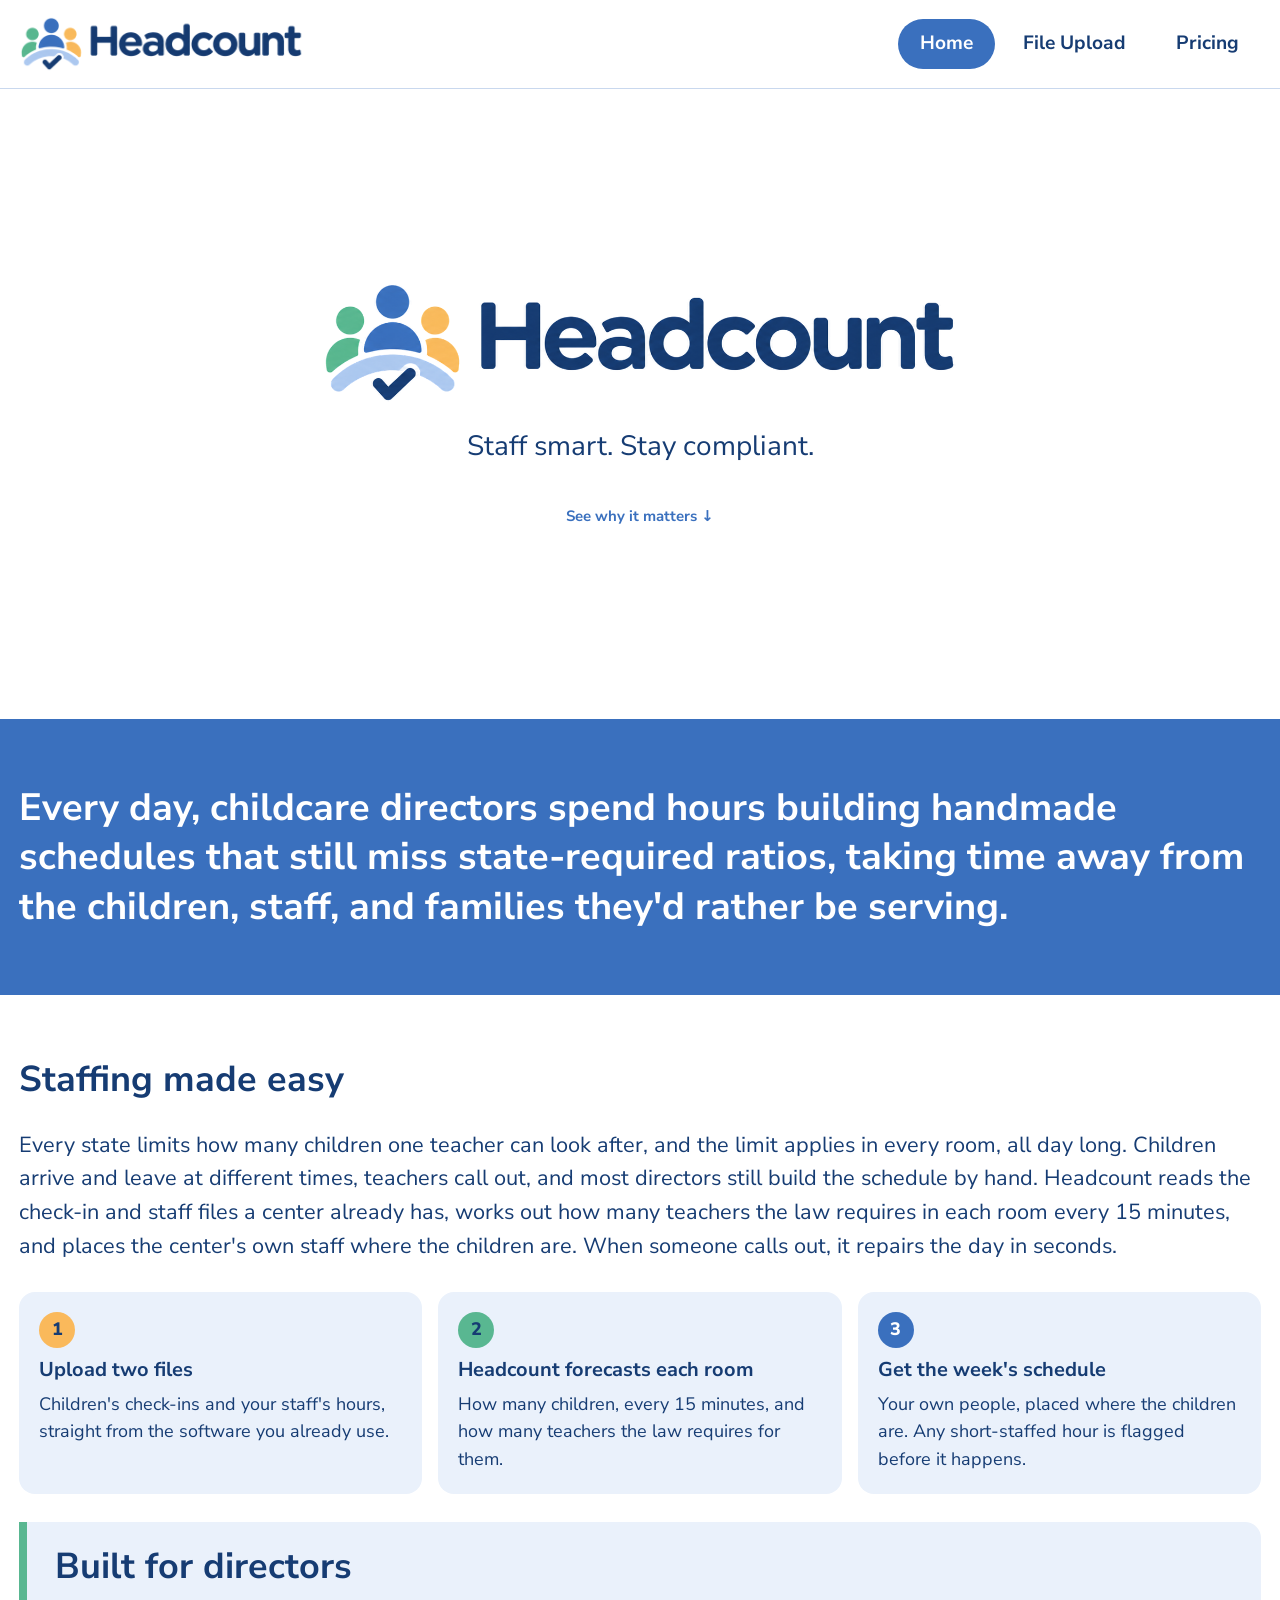
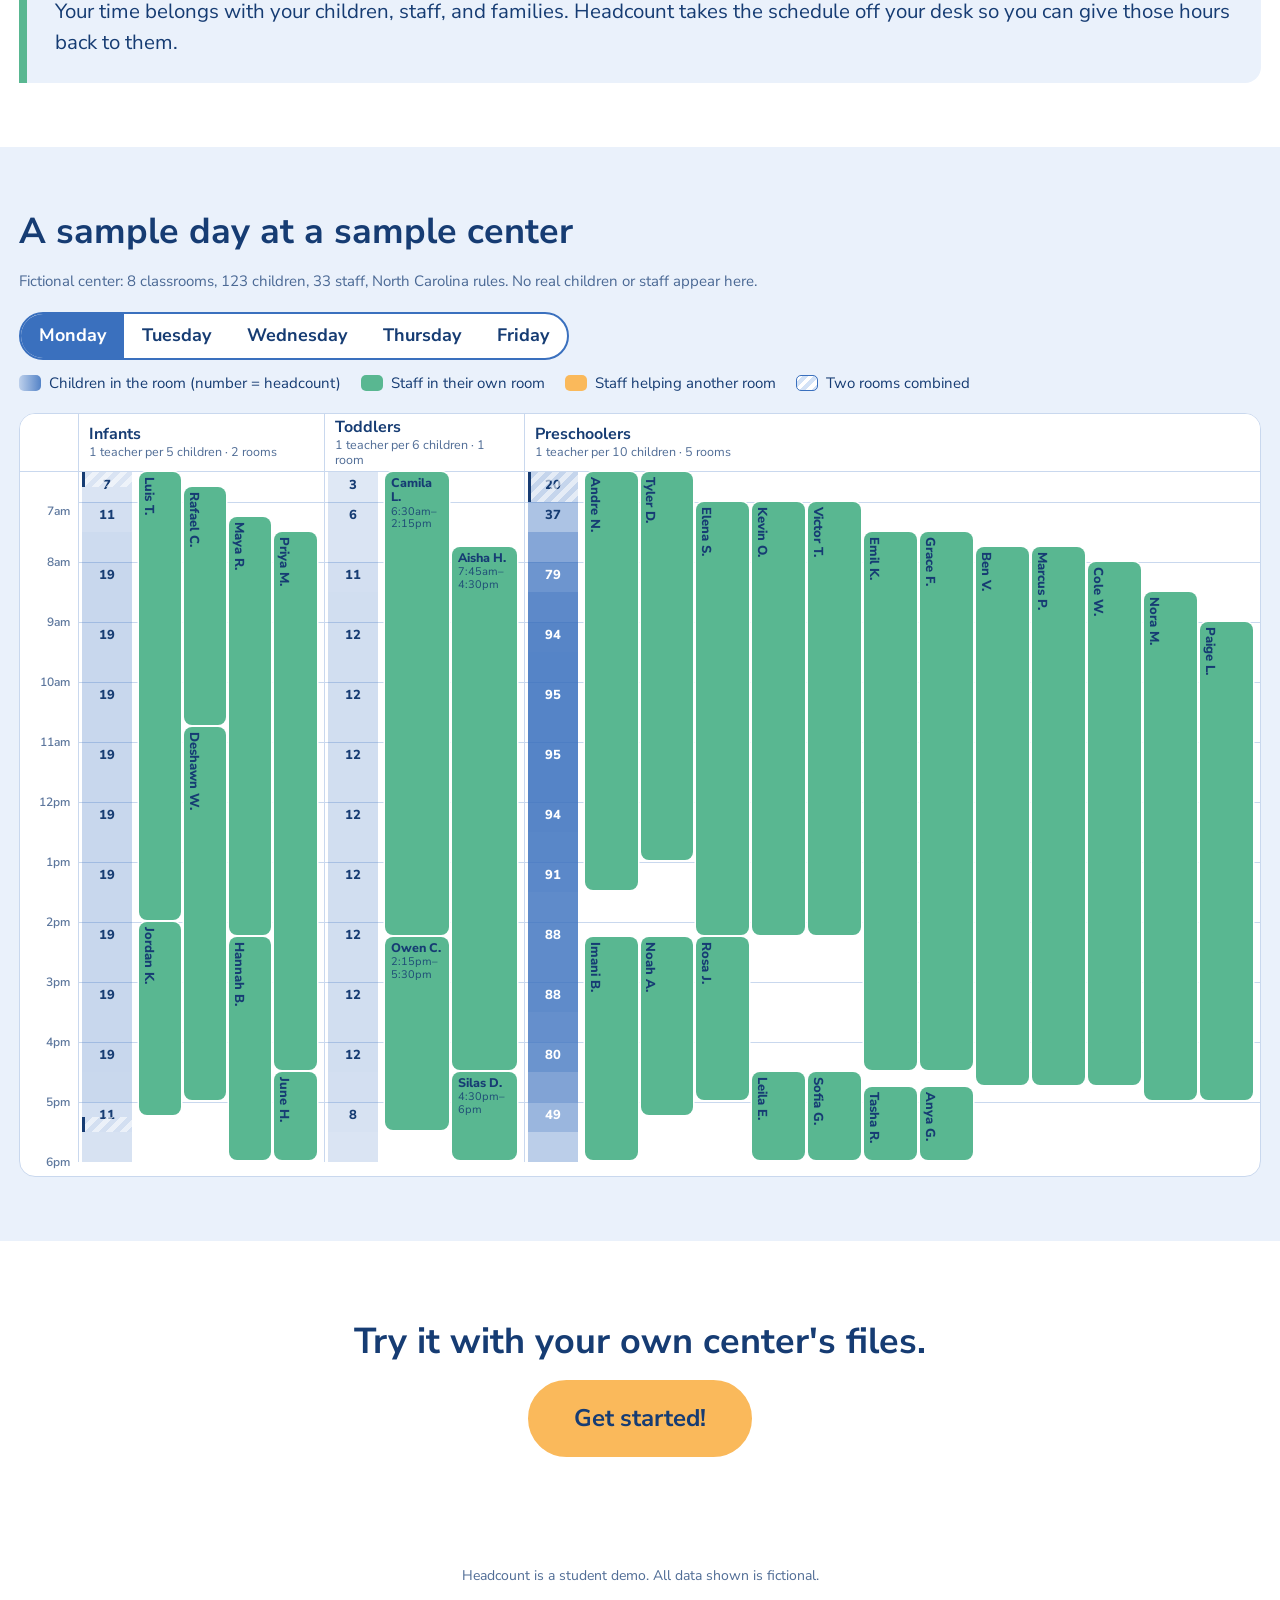
==== commit 7a8674a0: "Add files via upload" ====
--- a/index.html
+++ b/index.html
@@ -12,7 +12,7 @@
 
 <header class="top"><div class="wrap">
   <a class="brand" href="index.html"><img src="logo.png" alt="Headcount" width="1200" height="236"></a>
-  <nav aria-label="Main"><a href="index.html" aria-current="page">Home</a><a href="app.html">File upload</a><a href="pricing.html">Pricing</a></nav>
+  <nav aria-label="Main"><a href="index.html" aria-current="page">Home</a><a href="app.html">File Upload</a><a href="pricing.html">Pricing</a></nav>
 </div></header>
 
 <section class="hero wrap">
--- a/styles.css
+++ b/styles.css
@@ -16,7 +16,7 @@
 * { box-sizing: border-box; }
 html { scroll-behavior: smooth; }
 @media (prefers-reduced-motion: reduce) { html { scroll-behavior: auto; } }
-body { margin: 0; background: var(--white); color: var(--navy); font-family: var(--font); font-size: 17px; line-height: 1.55; }
+body { margin: 0; background: var(--white); color: var(--navy); font-family: var(--font); font-size: 18px; line-height: 1.55; }
 img { max-width: 100%; }
 [hidden] { display: none !important; }
 h1, h2, h3, p { margin: 0; }
@@ -24,7 +24,7 @@
 h3 { font-size: 20px; font-weight: 700; }
 a { color: var(--blue); }
 :focus-visible { outline: 3px solid var(--yellow); outline-offset: 2px; }
-.wrap { width: 100%; max-width: 1120px; margin-inline: auto; padding-inline: 20px; }
+.wrap { width: 100%; margin-inline: auto; padding-inline: clamp(12px, 1.5vw, 24px); }
 .muted { opacity: .75; font-size: 15px; }
 
 /* buttons */
@@ -43,17 +43,17 @@
 .hero .sub { font-size: clamp(20px, 2.6vw, 28px); max-width: 26ch; line-height: 1.3; }
 .hero .cue { margin-top: 18px; font-size: 15px; font-weight: 700; color: var(--blue); text-decoration: none; }
 .hook { background: var(--blue); color: var(--white); padding-block: 64px; }
-.hook .statement { font-size: clamp(24px, 3.2vw, 38px); line-height: 1.3; font-weight: 700; max-width: 32ch; text-wrap: balance; }
+.hook .statement { font-size: clamp(24px, 3.2vw, 38px); line-height: 1.3; font-weight: 700; text-wrap: pretty; }
 .about { padding-block: 64px; }
 .about .wrap { display: flex; flex-direction: column; gap: 28px; }
-.about p.lead { font-size: clamp(19px, 2vw, 22px); max-width: 62ch; }
+.about p.lead { font-size: clamp(19px, 1.7vw, 24px); }
 .steps { display: grid; grid-template-columns: repeat(auto-fit, minmax(240px, 1fr)); gap: 16px; padding: 0; margin: 0; list-style: none; counter-reset: step; }
 .steps li { counter-increment: step; background: var(--tint); border-radius: 16px; padding: 20px; display: flex; flex-direction: column; gap: 6px; }
 .steps li::before { content: counter(step); width: 36px; height: 36px; border-radius: 50%; display: grid; place-items: center; font-weight: 800; background: var(--yellow); }
 .steps li:nth-child(2)::before { background: var(--green); }
 .steps li:nth-child(3)::before { background: var(--blue); color: var(--white); }
 .directors { border-left: 8px solid var(--green); background: var(--tint); border-radius: 0 16px 16px 0; padding: 24px 28px; display: flex; flex-direction: column; gap: 8px; }
-.directors p { font-size: clamp(18px, 2vw, 21px); max-width: 60ch; }
+.directors p { font-size: clamp(18px, 1.6vw, 23px); }
 .demo { background: var(--tint); padding-block: 64px; }
 .demo .wrap { display: flex; flex-direction: column; gap: 18px; }
 .cta { padding-block: 80px; text-align: center; display: flex; flex-direction: column; align-items: center; gap: 18px; }
@@ -104,10 +104,10 @@
 
 /* ---------- the tool page ---------- */
 .top { border-bottom: 1px solid var(--line); background: var(--white); position: sticky; top: 0; z-index: 10; }
-.top .wrap { display: flex; flex-wrap: wrap; align-items: center; justify-content: space-between; gap: 8px 16px; padding-block: 12px; }
-.top .brand img { height: 36px; width: auto; display: block; }
+.top .wrap { display: flex; flex-wrap: wrap; align-items: center; justify-content: space-between; gap: 8px 16px; padding-block: 16px; }
+.top .brand img { height: clamp(40px, 4.4vw, 56px); width: auto; display: block; }
 .top nav { display: flex; flex-wrap: wrap; gap: 6px; }
-.top nav a { font-weight: 700; color: var(--navy); text-decoration: none; padding: 8px 16px; border-radius: 999px; }
+.top nav a { font-size: clamp(18px, 1.5vw, 22px); font-weight: 700; color: var(--navy); text-decoration: none; padding: 10px 22px; border-radius: 999px; }
 .top nav a:hover { background: var(--tint); }
 .top nav a[aria-current="page"] { background: var(--blue); color: var(--white); }
 .tool { display: flex; flex-direction: column; gap: 36px; padding-block: 32px 72px; }
@@ -156,12 +156,21 @@
 .note { background: #fff4df; border-radius: 12px; padding: 10px 14px; font-size: 15px; }
 @media (max-width: 640px) { .hook .wrap { grid-template-columns: 1fr; } body { font-size: 16px; } }
 
+/* ---------- "Compatible with" strip on the upload page ---------- */
+.compat { display: flex; flex-direction: column; gap: 10px; }
+.compat-title { font-size: clamp(24px, 2.4vw, 32px); }
+.compat-logos { display: flex; flex-wrap: wrap; gap: 14px; align-items: center; }
+.compat-logo { display: inline-flex; align-items: center; justify-content: center; min-height: 72px; padding: 12px 26px; border: 1px solid var(--line); border-radius: 16px; background: var(--white); font-size: 26px; font-weight: 800; }
+.compat-logo img { height: 44px; width: auto; display: block; }
+
 /* ---------- pricing page ---------- */
-.badge { font-weight: 800; font-size: 20px; color: var(--navy); background: var(--yellow); border-radius: 999px; padding: 6px 18px; }
-table.price { font-size: 18px; border: 1px solid var(--line); border-radius: 16px; overflow: hidden; border-collapse: separate; border-spacing: 0; min-width: 620px; }
-table.price th { background: var(--navy); color: var(--white); opacity: 1; font-size: 15px; text-transform: none; letter-spacing: 0; padding: 14px 16px; }
-table.price td { padding: 14px 16px; }
-table.price tr.pick td { background: #fdeccf; }
-table.price tr.total td { background: var(--tint); border-bottom: 0; }
-.chips { list-style: none; margin: 0; padding: 0; display: grid; grid-template-columns: repeat(auto-fit, minmax(200px, 1fr)); gap: 12px; }
-.chips li { text-align: center; font-weight: 700; background: var(--tint); border: 2px solid var(--blue); border-radius: 12px; padding: 12px; }
+.plans { display: grid; grid-template-columns: repeat(auto-fit, minmax(260px, 1fr)); gap: 20px; align-items: stretch; }
+.plan { position: relative; border: 2px solid var(--line); border-radius: 20px; background: var(--white); padding: 32px 28px; display: flex; flex-direction: column; gap: 10px; }
+.plan h3 { font-size: 28px; }
+.plan .rooms { font-weight: 700; color: var(--blue); }
+.plan .amount { font-size: clamp(44px, 4.4vw, 64px); font-weight: 800; line-height: 1.05; font-variant-numeric: tabular-nums; margin-block: 6px; }
+.plan .amount span { font-size: 18px; font-weight: 600; opacity: .75; }
+.plan ul { margin: 6px 0 0; padding: 0; list-style: none; display: flex; flex-direction: column; }
+.plan li { padding: 10px 0; border-top: 1px solid var(--line); }
+.plan.featured { border-color: var(--blue); background: var(--tint); }
+.plan .tag { position: absolute; top: -16px; left: 24px; background: var(--yellow); font-weight: 800; font-size: 15px; border-radius: 999px; padding: 4px 14px; }
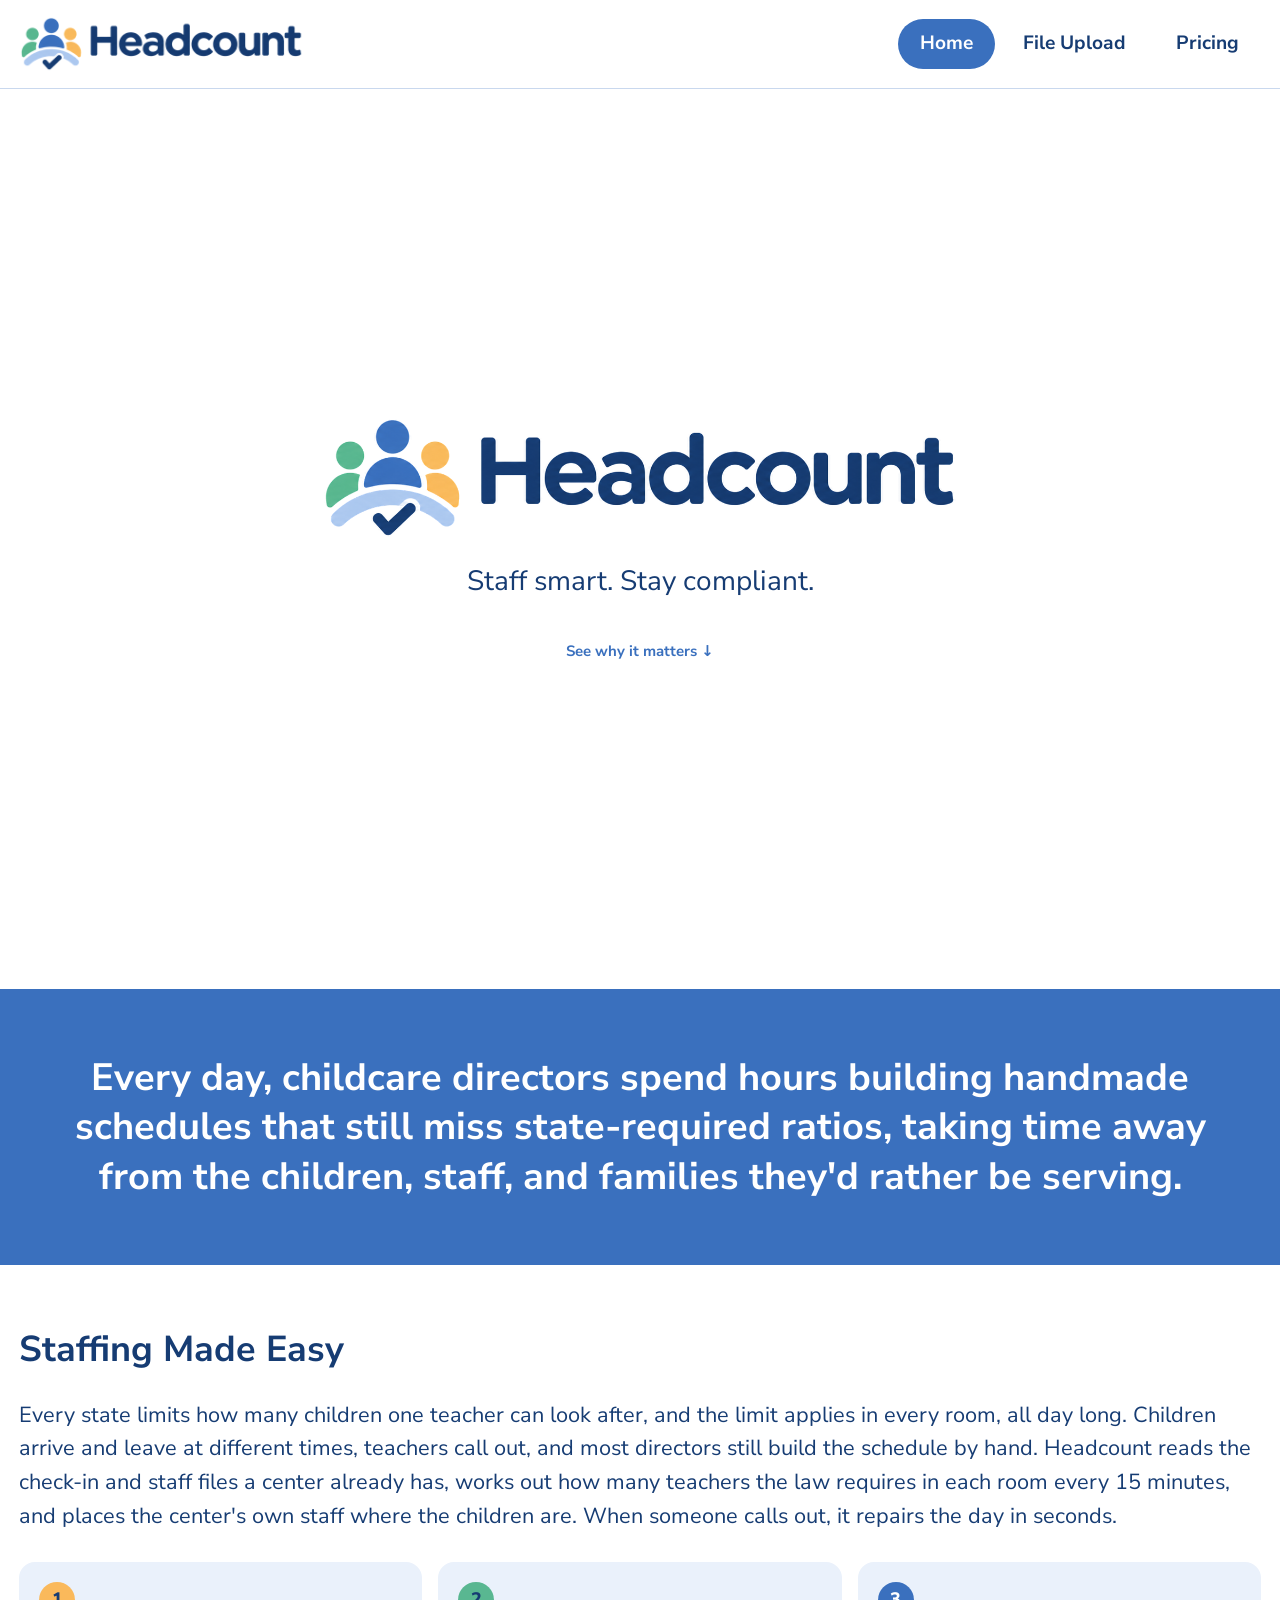
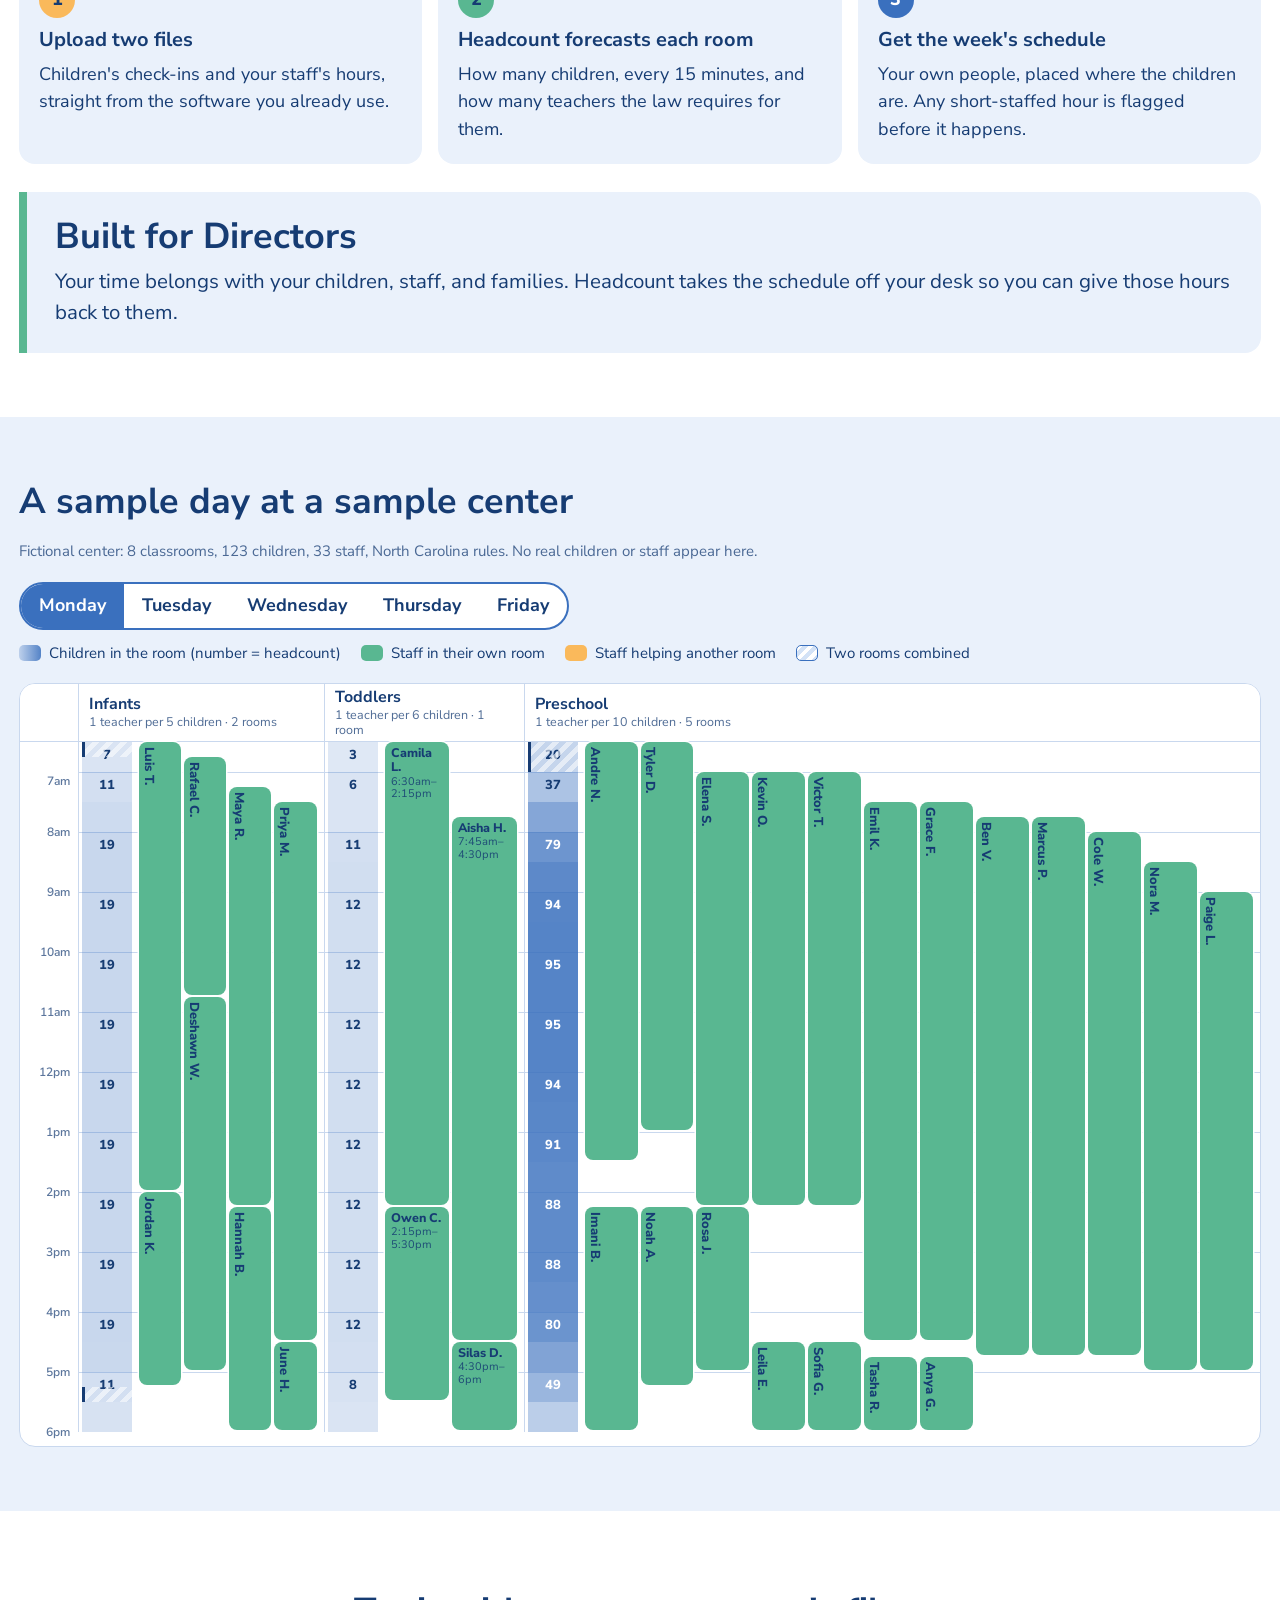
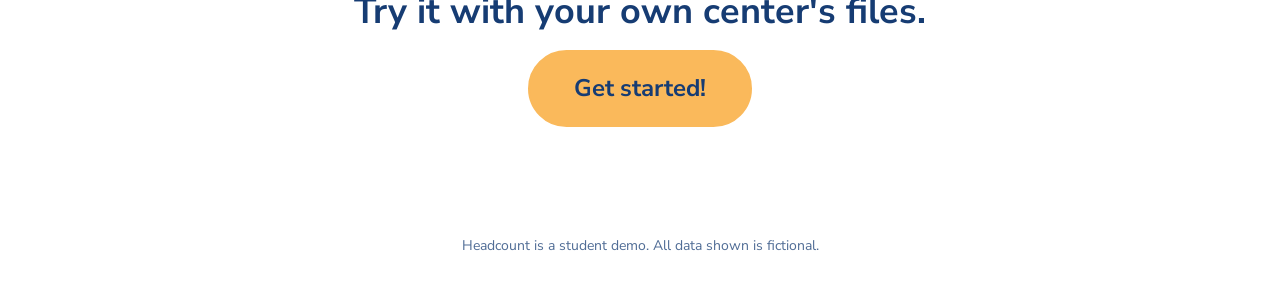
==== commit f8ae17d8: "Add files via upload" ====
--- a/index.html
+++ b/index.html
@@ -29,7 +29,7 @@
 
 <section class="about">
   <div class="wrap">
-    <h2>Staffing made easy</h2>
+    <h2>Staffing Made Easy</h2>
     <p class="lead">Every state limits how many children one teacher can look after, and the limit applies in every room, all day long. Children arrive and leave at different times, teachers call out, and most directors still build the schedule by hand. Headcount reads the check-in and staff files a center already has, works out how many teachers the law requires in each room every 15 minutes, and places the center's own staff where the children are. When someone calls out, it repairs the day in seconds.</p>
     <ol class="steps">
       <li><h3>Upload two files</h3><span>Children's check-ins and your staff's hours, straight from the software you already use.</span></li>
@@ -37,7 +37,7 @@
       <li><h3>Get the week's schedule</h3><span>Your own people, placed where the children are. Any short-staffed hour is flagged before it happens.</span></li>
     </ol>
     <div class="directors">
-      <h2>Built for directors</h2>
+      <h2>Built for Directors</h2>
       <p>Your time belongs with your children, staff, and families. Headcount takes the schedule off your desk so you can give those hours back to them.</p>
     </div>
   </div>
--- a/styles.css
+++ b/styles.css
@@ -38,12 +38,12 @@
 .btn:disabled { opacity: .45; cursor: not-allowed; }
 
 /* ---------- landing page ---------- */
-.hero { min-height: 70vh; display: flex; flex-direction: column; align-items: center; justify-content: center; gap: 22px; text-align: center; padding-block: 48px; }
+.hero { min-height: 100vh; display: flex; flex-direction: column; align-items: center; justify-content: center; gap: 22px; text-align: center; padding-block: 48px; }
 .hero img { width: min(640px, 86vw); height: auto; }
 .hero .sub { font-size: clamp(20px, 2.6vw, 28px); max-width: 26ch; line-height: 1.3; }
 .hero .cue { margin-top: 18px; font-size: 15px; font-weight: 700; color: var(--blue); text-decoration: none; }
 .hook { background: var(--blue); color: var(--white); padding-block: 64px; }
-.hook .statement { font-size: clamp(24px, 3.2vw, 38px); line-height: 1.3; font-weight: 700; text-wrap: pretty; }
+.hook .statement { font-size: clamp(24px, 3.2vw, 38px); line-height: 1.3; font-weight: 700; text-align: center; text-wrap: balance; }
 .about { padding-block: 64px; }
 .about .wrap { display: flex; flex-direction: column; gap: 28px; }
 .about p.lead { font-size: clamp(19px, 1.7vw, 24px); }
@@ -157,11 +157,12 @@
 @media (max-width: 640px) { .hook .wrap { grid-template-columns: 1fr; } body { font-size: 16px; } }
 
 /* ---------- "Compatible with" strip on the upload page ---------- */
-.compat { display: flex; flex-direction: column; gap: 10px; }
+.page-title { text-align: center; font-size: clamp(34px, 4.2vw, 52px); }
+.page-sub { text-align: center; font-size: clamp(20px, 1.9vw, 26px); }
+.compat { display: flex; flex-direction: column; align-items: center; text-align: center; gap: 12px; padding-block: 8px; }
 .compat-title { font-size: clamp(24px, 2.4vw, 32px); }
-.compat-logos { display: flex; flex-wrap: wrap; gap: 14px; align-items: center; }
-.compat-logo { display: inline-flex; align-items: center; justify-content: center; min-height: 72px; padding: 12px 26px; border: 1px solid var(--line); border-radius: 16px; background: var(--white); font-size: 26px; font-weight: 800; }
-.compat-logo img { height: 44px; width: auto; display: block; }
+.compat-logos { display: flex; flex-wrap: wrap; gap: 20px 72px; align-items: center; justify-content: center; }
+.compat-logos img { width: auto; display: block; }
 
 /* ---------- pricing page ---------- */
 .plans { display: grid; grid-template-columns: repeat(auto-fit, minmax(260px, 1fr)); gap: 20px; align-items: stretch; }
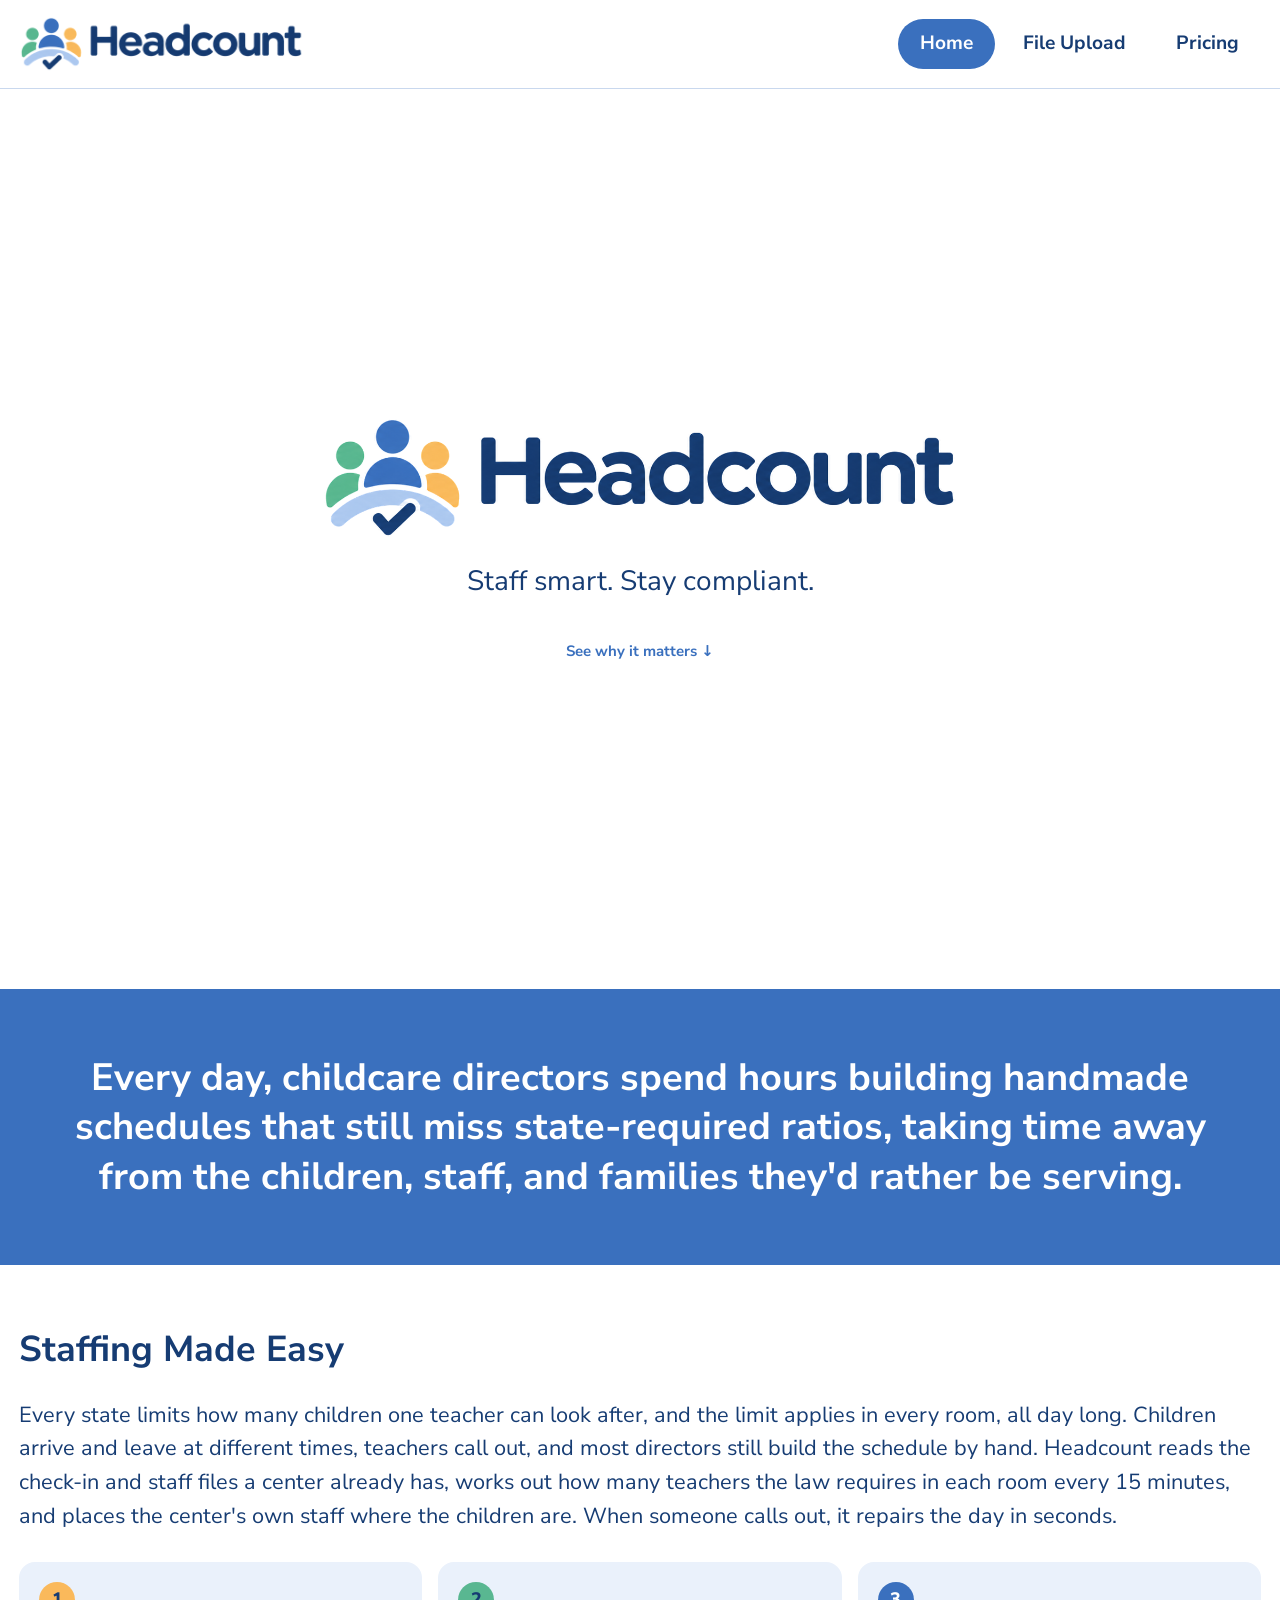
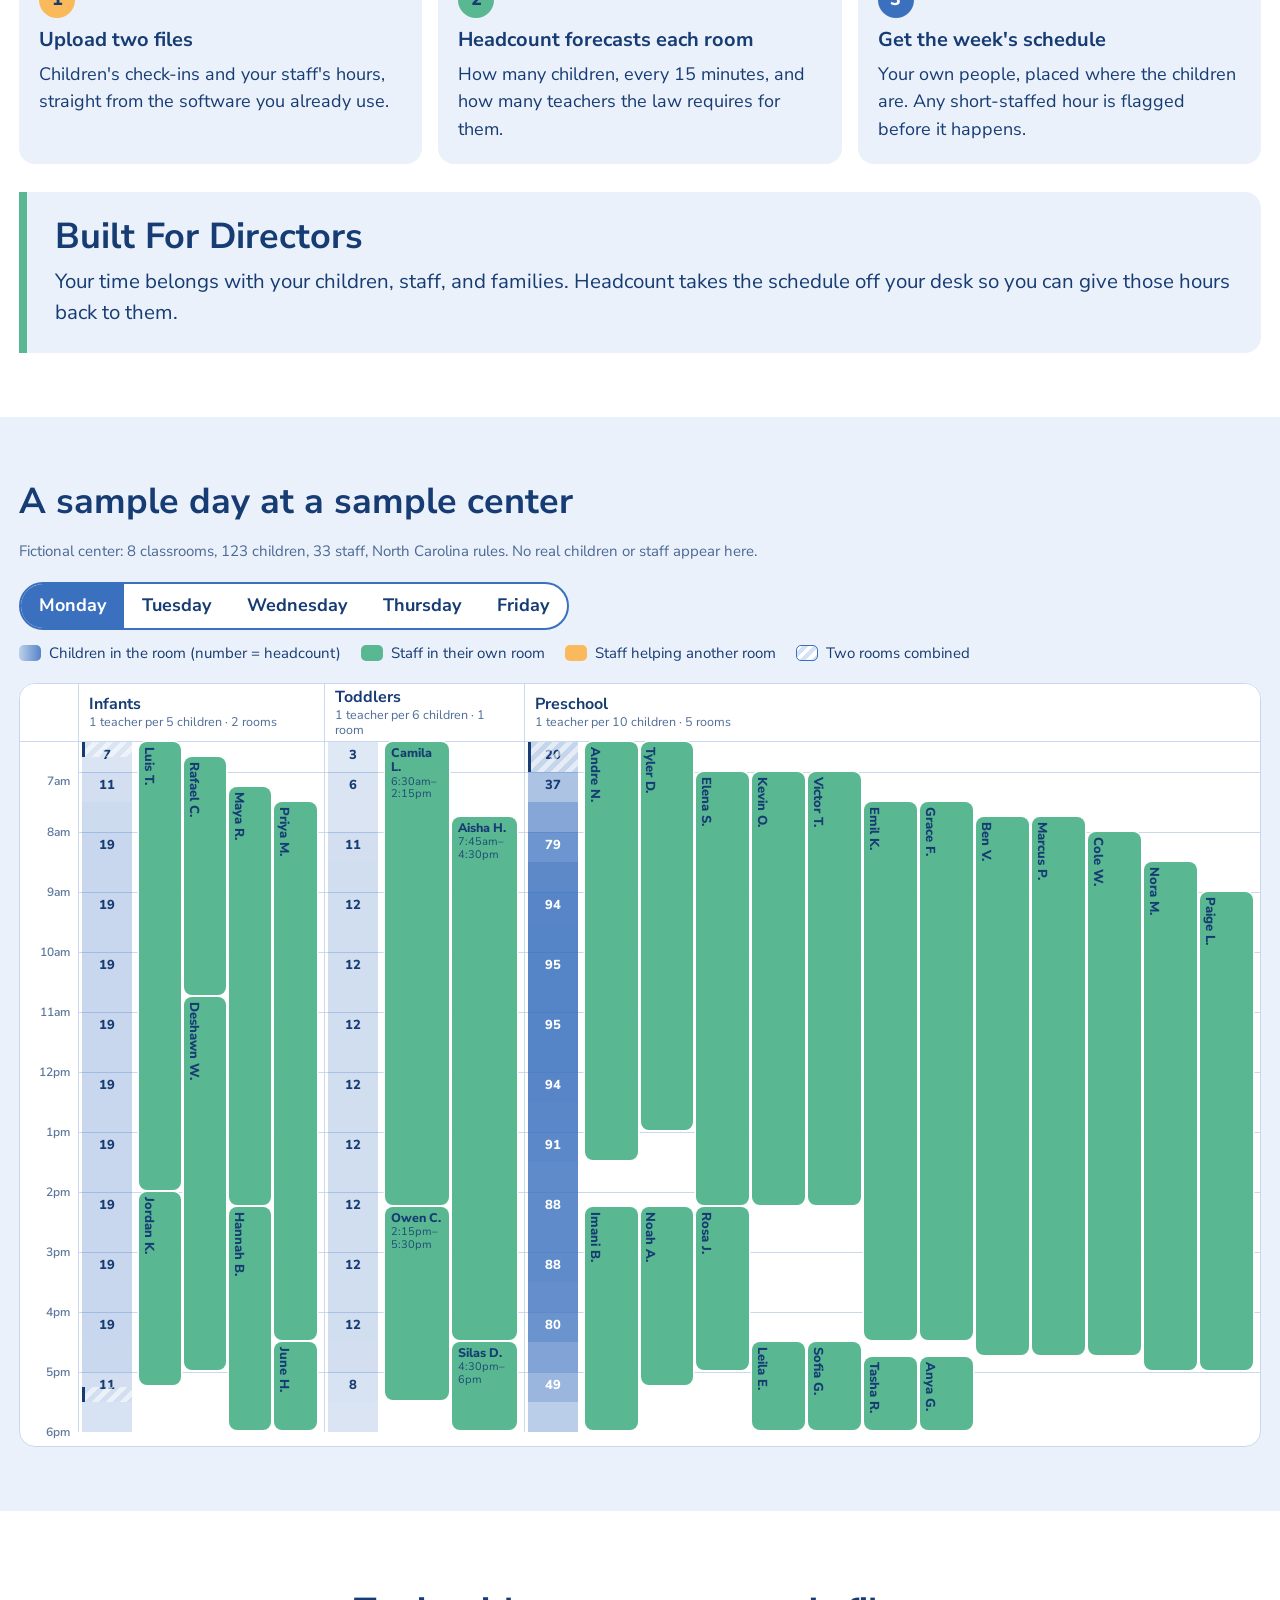
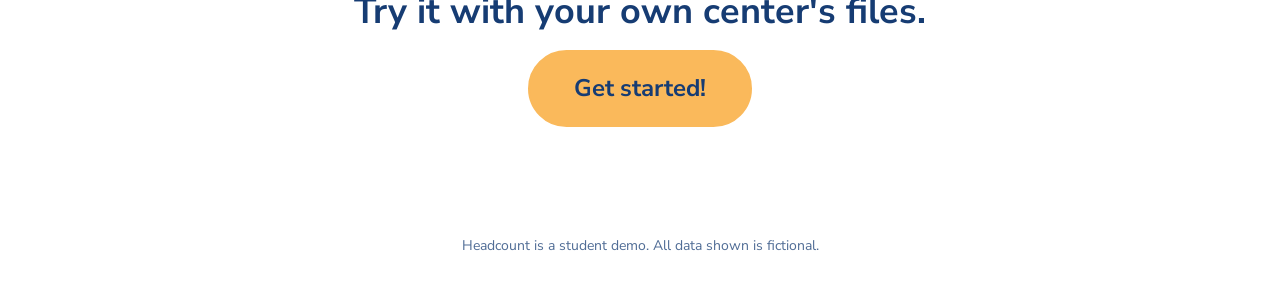
==== commit 53af45e7: "Add files via upload" ====
--- a/index.html
+++ b/index.html
@@ -37,7 +37,7 @@
       <li><h3>Get the week's schedule</h3><span>Your own people, placed where the children are. Any short-staffed hour is flagged before it happens.</span></li>
     </ol>
     <div class="directors">
-      <h2>Built for Directors</h2>
+      <h2>Built For Directors</h2>
       <p>Your time belongs with your children, staff, and families. Headcount takes the schedule off your desk so you can give those hours back to them.</p>
     </div>
   </div>
--- a/styles.css
+++ b/styles.css
@@ -158,7 +158,7 @@
 
 /* ---------- "Compatible with" strip on the upload page ---------- */
 .page-title { text-align: center; font-size: clamp(34px, 4.2vw, 52px); }
-.page-sub { text-align: center; font-size: clamp(20px, 1.9vw, 26px); }
+.page-sub { text-align: center; text-wrap: balance; font-size: clamp(20px, 1.9vw, 26px); }
 .compat { display: flex; flex-direction: column; align-items: center; text-align: center; gap: 12px; padding-block: 8px; }
 .compat-title { font-size: clamp(24px, 2.4vw, 32px); }
 .compat-logos { display: flex; flex-wrap: wrap; gap: 20px 72px; align-items: center; justify-content: center; }
